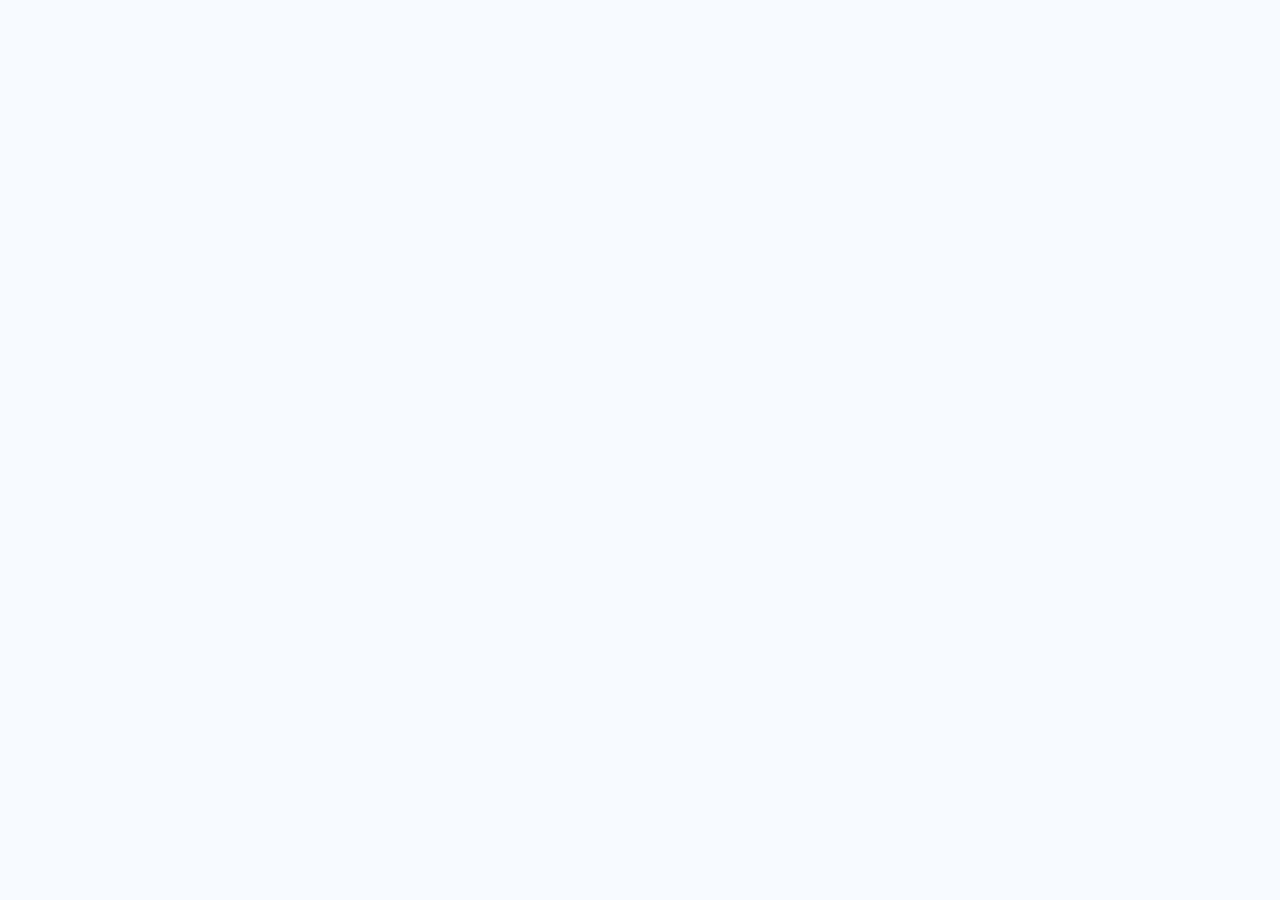
==== index.html @ e2e9a828 "task snapshot 2afb5d62-2b31-4c1f-87a9-5ee9df35367f" ====
<!doctype html>
<html lang="ru">
  <head>
    <meta charset="UTF-8" />
    <meta name="viewport" content="width=device-width, initial-scale=1.0" />
    <meta name="theme-color" content="#1e40af" />

    <!-- Primary Meta Tags -->
    <title>Борисов — древний город на Березине | Беларусь</title>
    <meta name="title" content="Борисов — древний город на Березине | Беларусь" />
    <meta name="description" content="Борисов (бел. Барысаў) — город в Минской области Республики Беларусь. Основан в 1102 году князем Борисом Всеславичем. Население 134 732 чел. Стоит на реке Березина. Административный центр Борисовского района." />
    <meta name="keywords" content="Борисов, Барысаў, Barysaŭ, Беларусь, Белоруссия, Минская область, Березина, БАТЭ, история Беларуси, города Беларуси, достопримечательности Борисова, Борисовский район" />
    <meta name="author" content="Борисов — информационный портал" />
    <meta name="robots" content="index, follow" />
    <link rel="canonical" href="https://borisov.example.com/" />

    <!-- Favicon -->
    <link rel="icon" href="data:image/svg+xml,<svg xmlns=%22http://www.w3.org/2000/svg%22 viewBox=%220 0 100 100%22><text y=%22.9em%22 font-size=%2290%22>🏰</text></svg>" />
    <link rel="apple-touch-icon" href="data:image/svg+xml,<svg xmlns=%22http://www.w3.org/2000/svg%22 viewBox=%220 0 100 100%22><text y=%22.9em%22 font-size=%2290%22>🏰</text></svg>" />

    <!-- Open Graph / Facebook -->
    <meta property="og:type" content="website" />
    <meta property="og:url" content="https://borisov.example.com/" />
    <meta property="og:title" content="Борисов — древний город на Березине" />
    <meta property="og:description" content="Борисов (бел. Барысаў) — один из старейших городов Беларуси. Основан в 1102 году. Население 134 732 человека. Расположен на реке Березина, в 77 км от Минска." />
    <meta property="og:locale" content="ru_RU" />
    <meta property="og:site_name" content="Борисов — город на Березине" />

    <!-- Twitter Card -->
    <meta name="twitter:card" content="summary_large_image" />
    <meta name="twitter:title" content="Борисов — древний город на Березине" />
    <meta name="twitter:description" content="Борисов (бел. Барысаў) — город в Минской области Беларуси. Основан в 1102 году князем Борисом Всеславичем. Население 134 732 чел." />

    <!-- Geo Tags -->
    <meta name="geo.region" content="BY-MI" />
    <meta name="geo.placename" content="Борисов" />
    <meta name="geo.position" content="54.22429;28.51198" />
    <meta name="ICBM" content="54.22429, 28.51198" />

    <!-- Structured Data (JSON-LD) -->
    <script type="application/ld+json">
    {
      "@context": "https://schema.org",
      "@type": "City",
      "name": "Борисов",
      "alternateName": ["Барысаў", "Barysaŭ"],
      "description": "Город в Минской области Республики Беларусь, административный центр Борисовского района. Основан в 1102 году князем Борисом Всеславичем.",
      "foundingDate": "1102",
      "foundingLocation": "Полоцкое княжество",
      "url": "https://borisov.example.com/",
      "image": "https://upload.wikimedia.org/wikipedia/commons/thumb/0/0c/Barysa%C5%AD_Montage_%282017%29.JPG/1280px-Barysa%C5%AD_Montage_%282017%29.JPG",
      "geo": {
        "@type": "GeoCoordinates",
        "latitude": 54.22429,
        "longitude": 28.51198
      },
      "containedInPlace": {
        "@type": "AdministrativeArea",
        "name": "Минская область"
      },
      "country": {
        "@type": "Country",
        "name": "Беларусь"
      },
      "area": {
        "@type": "QuantitativeValue",
        "value": 46,
        "unitCode": "KMK",
        "unitText": "км²"
      },
      "maximumAttendeeCapacity": 134732,
      "elevation": "173 м",
      "timeZone": "UTC+3",
      "postalCode": "222120",
      "telephone": "+375 177",
      "hasMap": "https://www.openstreetmap.org/?mlat=54.22429&mlon=28.51198&zoom=12",
      "containsPlace": [
        {
          "@type": "LandmarksOrHistoricalBuildings",
          "name": "Воскресенский собор",
          "description": "Православный собор 1874 года постройки"
        },
        {
          "@type": "LandmarksOrHistoricalBuildings",
          "name": "Костёл Рождества Девы Марии",
          "description": "Построен в 1806—1823 годах",
          "foundingDate": "1806"
        },
        {
          "@type": "LandmarksOrHistoricalBuildings",
          "name": "Шуховская водонапорная башня",
          "description": "Гиперболоидная башня 1927 года по проекту В.Г. Шухова",
          "foundingDate": "1927"
        },
        {
          "@type": "StadiumOrArena",
          "name": "Борисов-Арена",
          "description": "Футбольный стадион вместимостью 13 126 зрителей"
        }
      ],
      "award": "Орден Отечественной войны I степени",
      "sameAs": [
        "https://ru.wikipedia.org/wiki/Борисов_(город)",
        "https://be.wikipedia.org/wiki/Барысаў",
        "https://en.wikipedia.org/wiki/Barysaw",
        "https://borisov.gov.by/"
      ]
    }
    </script>

    <!-- Preconnect для шрифтов -->
    <link rel="preconnect" href="https://fonts.googleapis.com" />
    <link rel="preconnect" href="https://fonts.gstatic.com" crossorigin />

    <style>
      html, body {
        margin: 0;
        padding: 0;
        width: 100%;
        height: 100%;
      }
      body {
        background-color: #f9fafb;
        color: #111827;
        font-family: -apple-system, BlinkMacSystemFont, 'Segoe UI', Roboto, sans-serif;
      }
    </style>
  </head>
  <body>
    <div id="root"></div>
    <script type="module" src="/src/main.tsx"></script>
  </body>
</html>
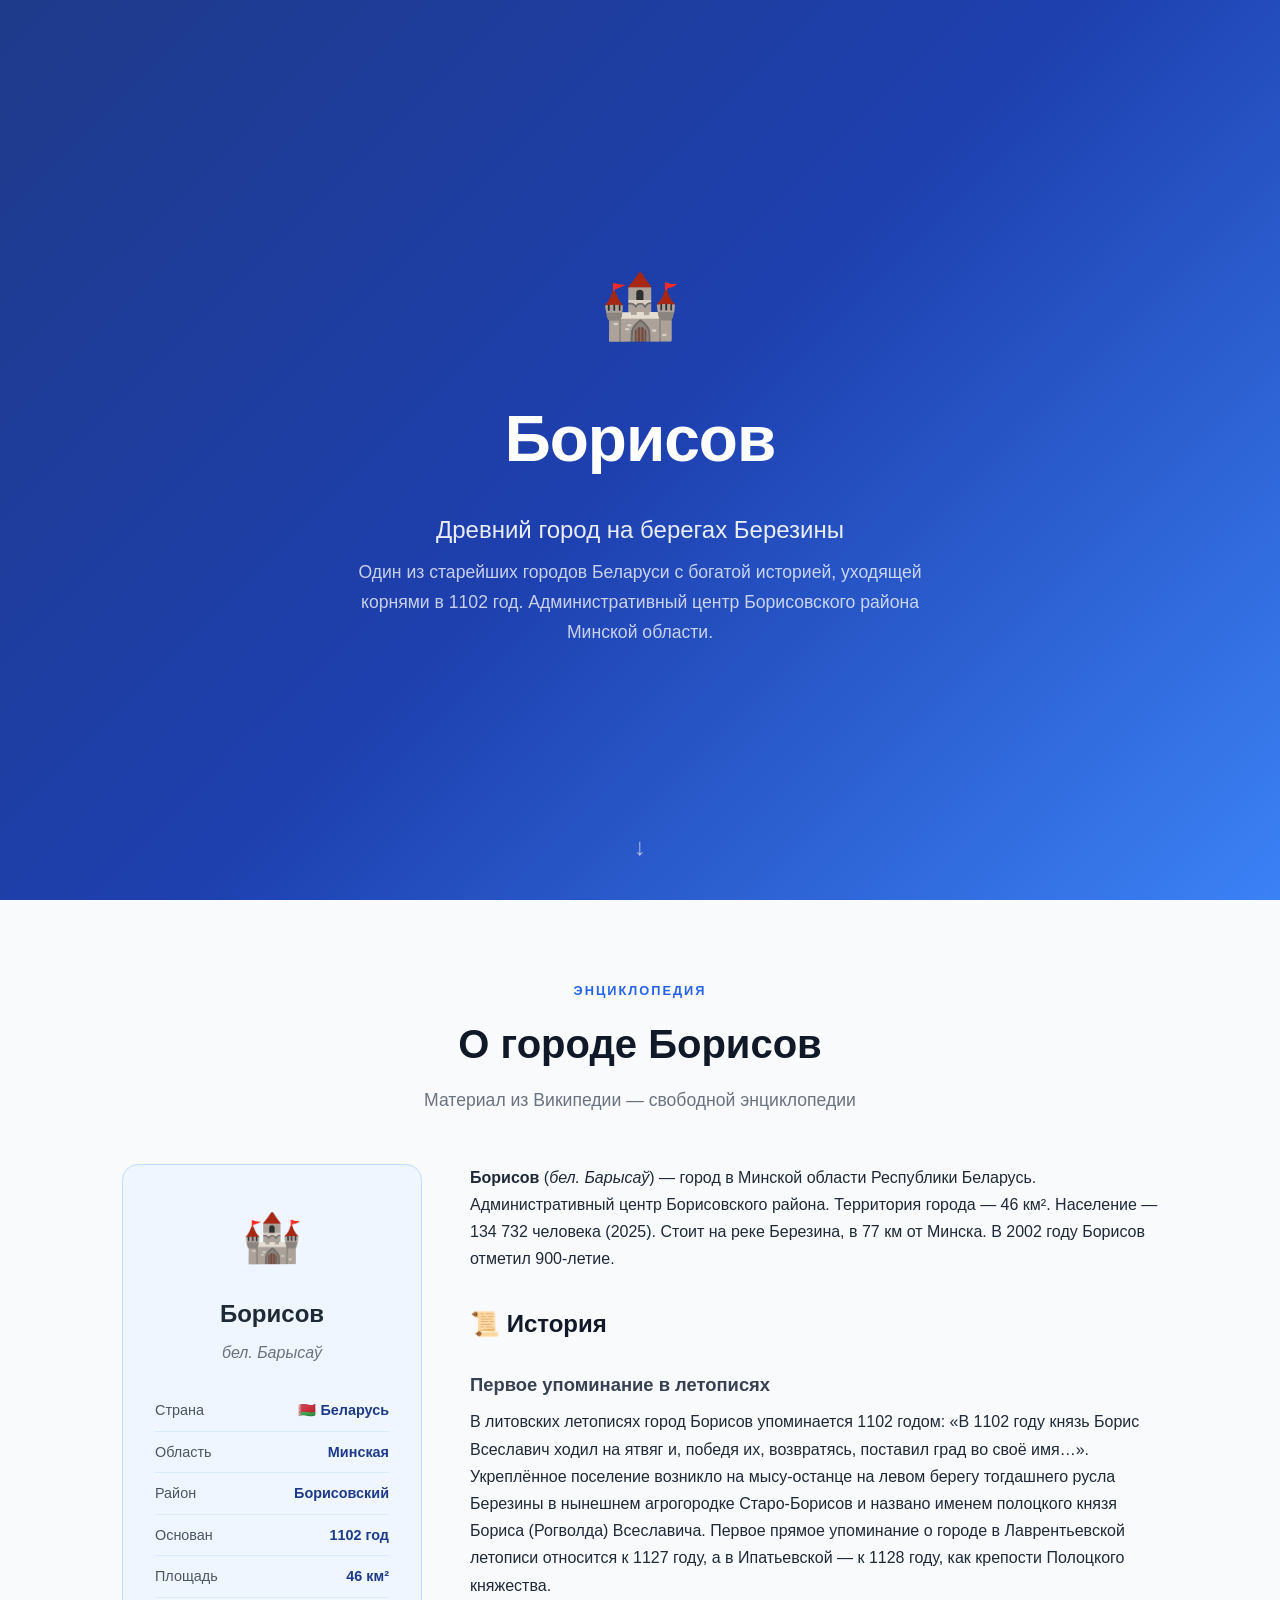
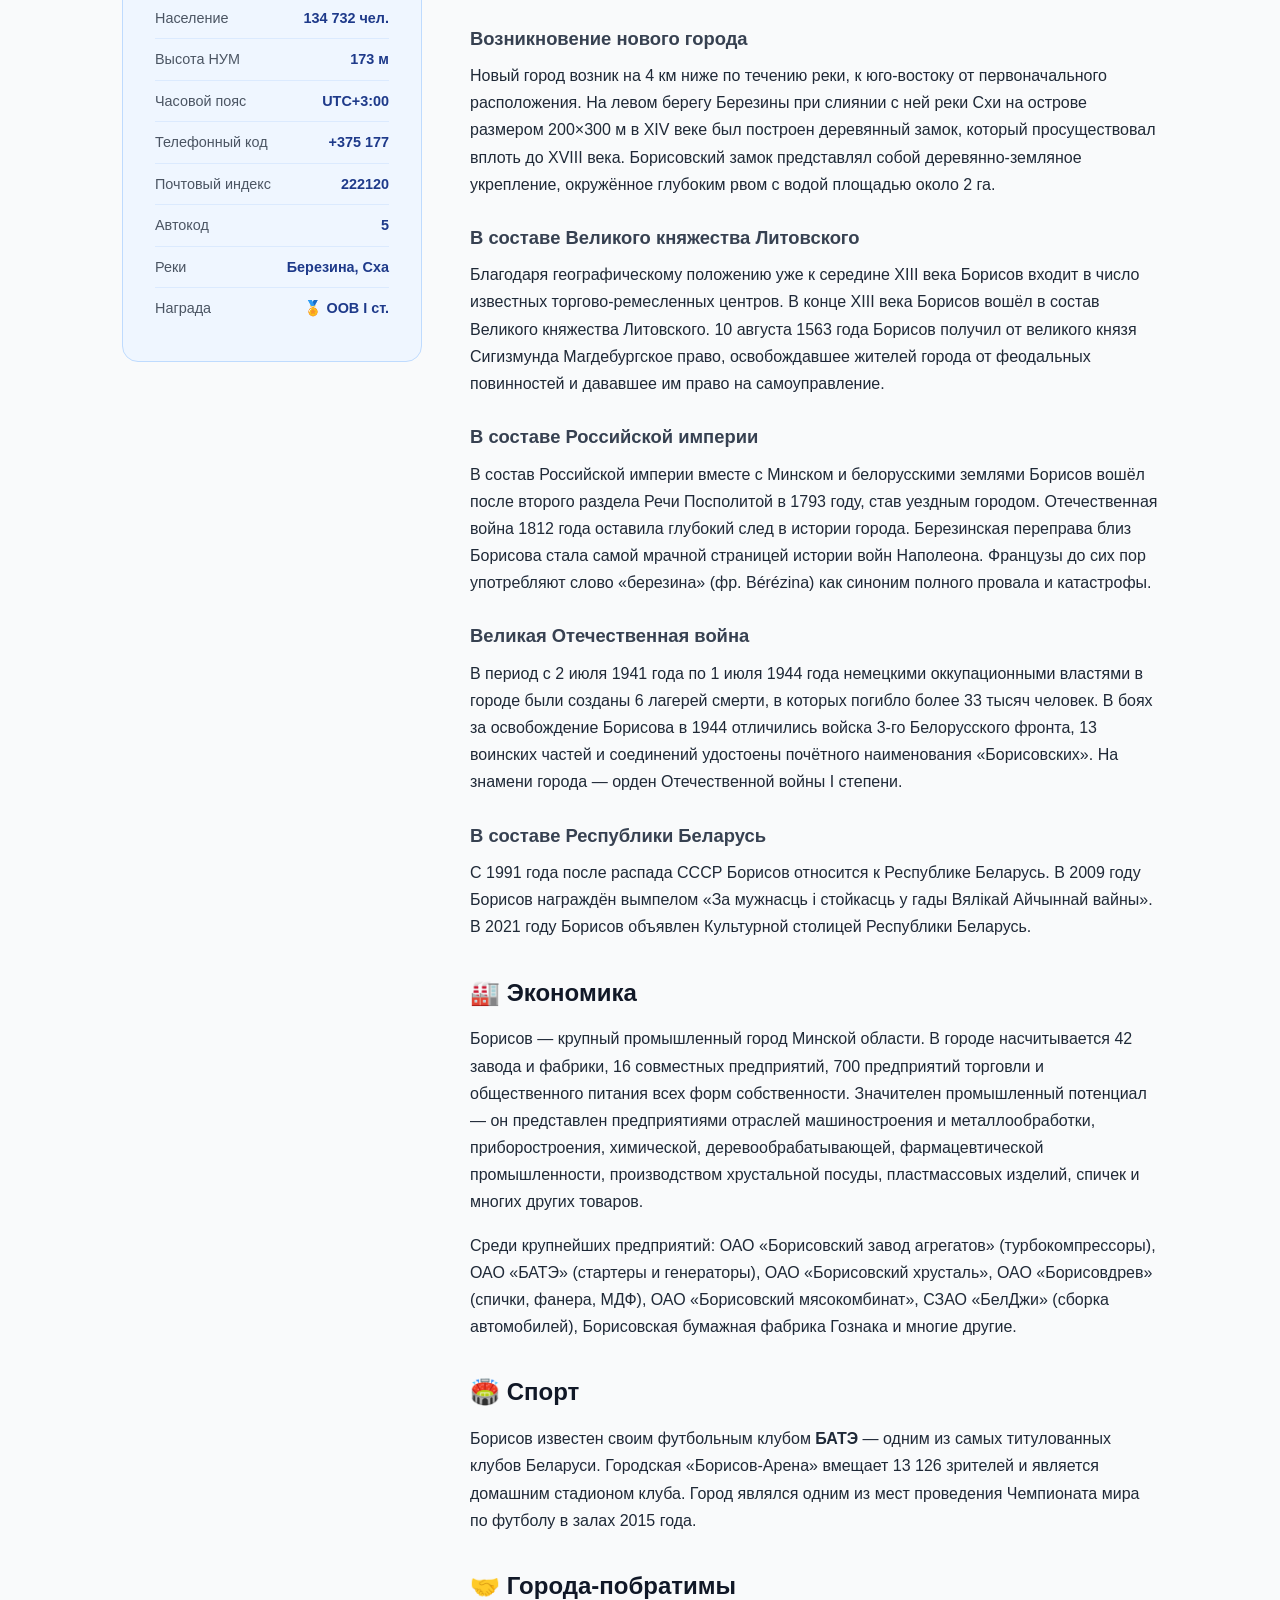
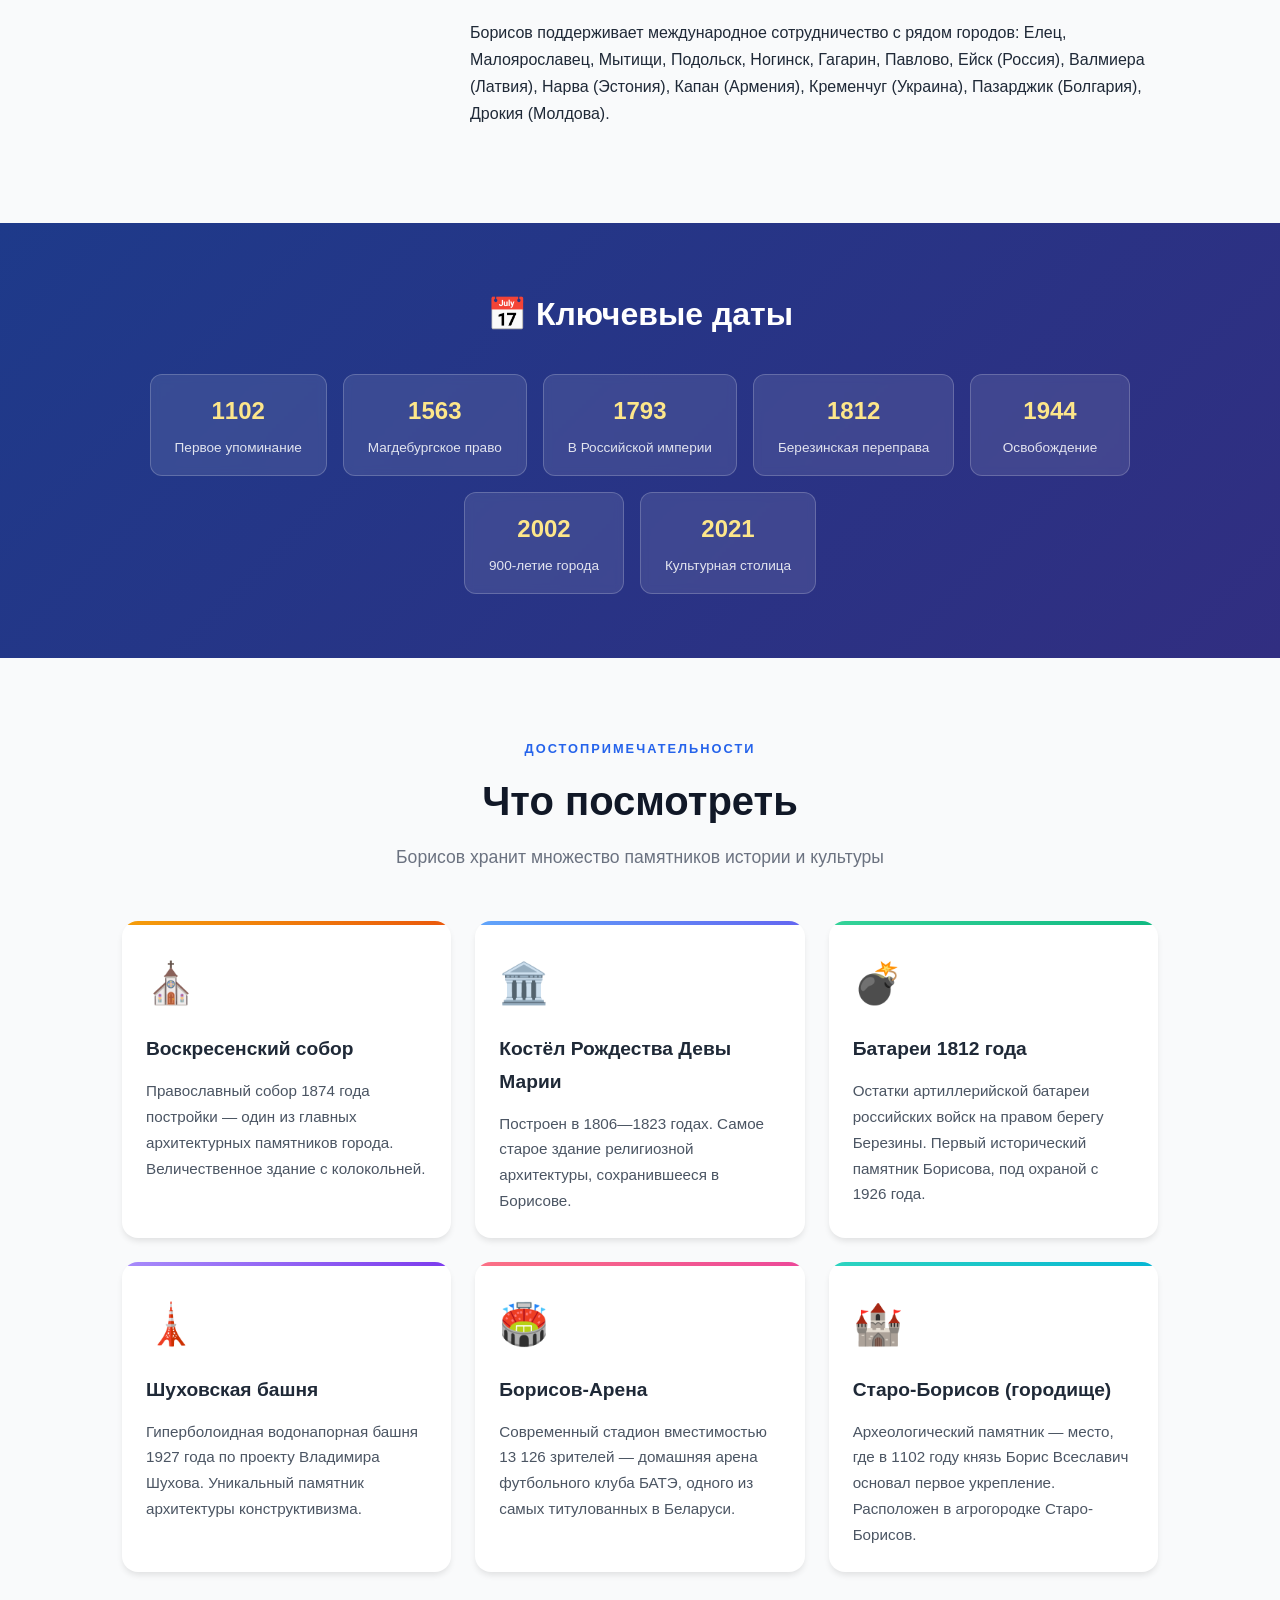
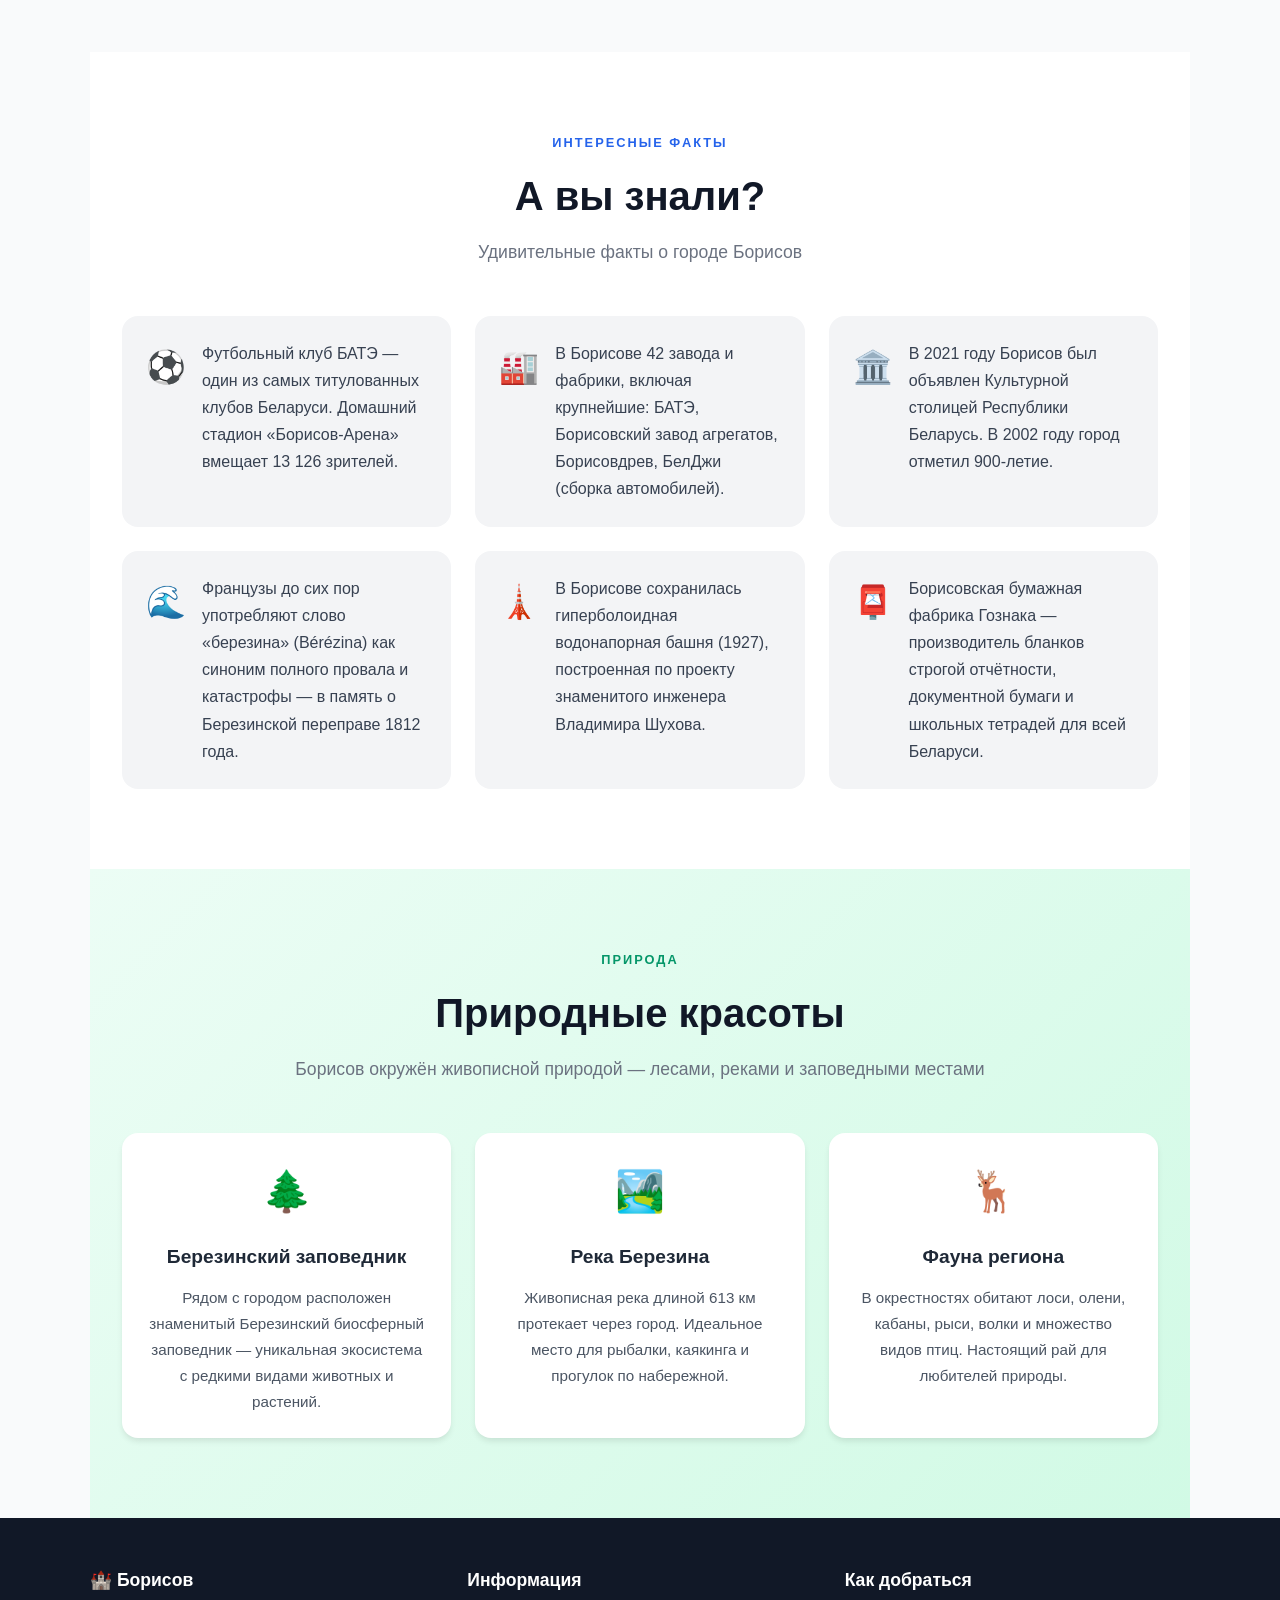
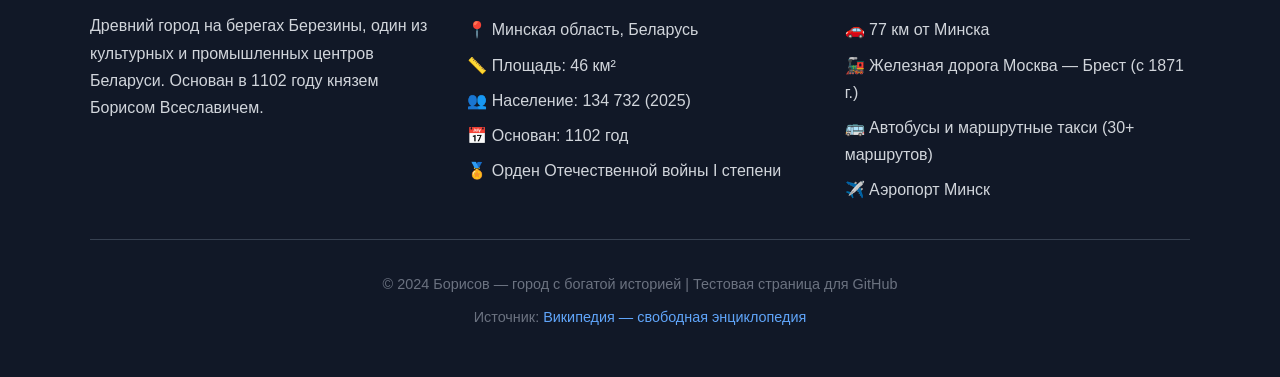
==== commit d2d67de7: "task snapshot 72fb7d63-7129-4587-a8ca-0e3be785c4a5" ====
--- a/index.html
+++ b/index.html
@@ -1,133 +1,494 @@
-<!doctype html>
+<!DOCTYPE html>
 <html lang="ru">
-  <head>
-    <meta charset="UTF-8" />
-    <meta name="viewport" content="width=device-width, initial-scale=1.0" />
-    <meta name="theme-color" content="#1e40af" />
-
-    <!-- Primary Meta Tags -->
-    <title>Борисов — древний город на Березине | Беларусь</title>
-    <meta name="title" content="Борисов — древний город на Березине | Беларусь" />
-    <meta name="description" content="Борисов (бел. Барысаў) — город в Минской области Республики Беларусь. Основан в 1102 году князем Борисом Всеславичем. Население 134 732 чел. Стоит на реке Березина. Административный центр Борисовского района." />
-    <meta name="keywords" content="Борисов, Барысаў, Barysaŭ, Беларусь, Белоруссия, Минская область, Березина, БАТЭ, история Беларуси, города Беларуси, достопримечательности Борисова, Борисовский район" />
-    <meta name="author" content="Борисов — информационный портал" />
-    <meta name="robots" content="index, follow" />
-    <link rel="canonical" href="https://borisov.example.com/" />
-
-    <!-- Favicon -->
-    <link rel="icon" href="data:image/svg+xml,<svg xmlns=%22http://www.w3.org/2000/svg%22 viewBox=%220 0 100 100%22><text y=%22.9em%22 font-size=%2290%22>🏰</text></svg>" />
-    <link rel="apple-touch-icon" href="data:image/svg+xml,<svg xmlns=%22http://www.w3.org/2000/svg%22 viewBox=%220 0 100 100%22><text y=%22.9em%22 font-size=%2290%22>🏰</text></svg>" />
-
-    <!-- Open Graph / Facebook -->
-    <meta property="og:type" content="website" />
-    <meta property="og:url" content="https://borisov.example.com/" />
-    <meta property="og:title" content="Борисов — древний город на Березине" />
-    <meta property="og:description" content="Борисов (бел. Барысаў) — один из старейших городов Беларуси. Основан в 1102 году. Население 134 732 человека. Расположен на реке Березина, в 77 км от Минска." />
-    <meta property="og:locale" content="ru_RU" />
-    <meta property="og:site_name" content="Борисов — город на Березине" />
-
-    <!-- Twitter Card -->
-    <meta name="twitter:card" content="summary_large_image" />
-    <meta name="twitter:title" content="Борисов — древний город на Березине" />
-    <meta name="twitter:description" content="Борисов (бел. Барысаў) — город в Минской области Беларуси. Основан в 1102 году князем Борисом Всеславичем. Население 134 732 чел." />
-
-    <!-- Geo Tags -->
-    <meta name="geo.region" content="BY-MI" />
-    <meta name="geo.placename" content="Борисов" />
-    <meta name="geo.position" content="54.22429;28.51198" />
-    <meta name="ICBM" content="54.22429, 28.51198" />
-
-    <!-- Structured Data (JSON-LD) -->
-    <script type="application/ld+json">
-    {
-      "@context": "https://schema.org",
-      "@type": "City",
-      "name": "Борисов",
-      "alternateName": ["Барысаў", "Barysaŭ"],
-      "description": "Город в Минской области Республики Беларусь, административный центр Борисовского района. Основан в 1102 году князем Борисом Всеславичем.",
-      "foundingDate": "1102",
-      "foundingLocation": "Полоцкое княжество",
-      "url": "https://borisov.example.com/",
-      "image": "https://upload.wikimedia.org/wikipedia/commons/thumb/0/0c/Barysa%C5%AD_Montage_%282017%29.JPG/1280px-Barysa%C5%AD_Montage_%282017%29.JPG",
-      "geo": {
-        "@type": "GeoCoordinates",
-        "latitude": 54.22429,
-        "longitude": 28.51198
-      },
-      "containedInPlace": {
-        "@type": "AdministrativeArea",
-        "name": "Минская область"
-      },
-      "country": {
-        "@type": "Country",
-        "name": "Беларусь"
-      },
-      "area": {
-        "@type": "QuantitativeValue",
-        "value": 46,
-        "unitCode": "KMK",
-        "unitText": "км²"
-      },
-      "maximumAttendeeCapacity": 134732,
-      "elevation": "173 м",
-      "timeZone": "UTC+3",
-      "postalCode": "222120",
-      "telephone": "+375 177",
-      "hasMap": "https://www.openstreetmap.org/?mlat=54.22429&mlon=28.51198&zoom=12",
-      "containsPlace": [
-        {
-          "@type": "LandmarksOrHistoricalBuildings",
-          "name": "Воскресенский собор",
-          "description": "Православный собор 1874 года постройки"
-        },
-        {
-          "@type": "LandmarksOrHistoricalBuildings",
-          "name": "Костёл Рождества Девы Марии",
-          "description": "Построен в 1806—1823 годах",
-          "foundingDate": "1806"
-        },
-        {
-          "@type": "LandmarksOrHistoricalBuildings",
-          "name": "Шуховская водонапорная башня",
-          "description": "Гиперболоидная башня 1927 года по проекту В.Г. Шухова",
-          "foundingDate": "1927"
-        },
-        {
-          "@type": "StadiumOrArena",
-          "name": "Борисов-Арена",
-          "description": "Футбольный стадион вместимостью 13 126 зрителей"
-        }
-      ],
-      "award": "Орден Отечественной войны I степени",
-      "sameAs": [
-        "https://ru.wikipedia.org/wiki/Борисов_(город)",
-        "https://be.wikipedia.org/wiki/Барысаў",
-        "https://en.wikipedia.org/wiki/Barysaw",
-        "https://borisov.gov.by/"
-      ]
-    }
-    </script>
-
-    <!-- Preconnect для шрифтов -->
-    <link rel="preconnect" href="https://fonts.googleapis.com" />
-    <link rel="preconnect" href="https://fonts.gstatic.com" crossorigin />
-
-    <style>
-      html, body {
-        margin: 0;
-        padding: 0;
-        width: 100%;
-        height: 100%;
-      }
-      body {
-        background-color: #f9fafb;
-        color: #111827;
-        font-family: -apple-system, BlinkMacSystemFont, 'Segoe UI', Roboto, sans-serif;
-      }
-    </style>
-  </head>
-  <body>
-    <div id="root"></div>
-    <script type="module" src="/src/main.tsx"></script>
-  </body>
+<head>
+  <meta charset="UTF-8" />
+  <meta name="viewport" content="width=device-width, initial-scale=1.0" />
+  <meta name="description" content="Борисов (бел. Барысаў) — город в Минской области Республики Беларусь. Основан в 1102 году князем Борисом Всеславичем. Население 134 732 чел. Стоит на реке Березина." />
+  <title>Борисов — древний город на Березине</title>
+  <style>
+    * { margin: 0; padding: 0; box-sizing: border-box; }
+    body {
+      font-family: -apple-system, BlinkMacSystemFont, 'Segoe UI', Roboto, 'Helvetica Neue', Arial, sans-serif;
+      line-height: 1.7;
+      color: #1f2937;
+      background: #f9fafb;
+    }
+    a { color: #2563eb; text-decoration: none; }
+    a:hover { text-decoration: underline; }
+
+    /* Hero */
+    .hero {
+      position: relative;
+      min-height: 100vh;
+      display: flex;
+      align-items: center;
+      justify-content: center;
+      text-align: center;
+      background: linear-gradient(135deg, #1e3a8a 0%, #1e40af 50%, #3b82f6 100%);
+      color: #fff;
+      padding: 2rem;
+    }
+    .hero-content { max-width: 800px; }
+    .hero h1 { font-size: 4rem; font-weight: 800; margin-bottom: 1rem; letter-spacing: -1px; }
+    .hero .subtitle { font-size: 1.5rem; opacity: 0.9; margin-bottom: 0.5rem; }
+    .hero .description { font-size: 1.1rem; opacity: 0.75; max-width: 600px; margin: 0 auto; }
+    .hero .emoji { font-size: 4rem; margin-bottom: 1.5rem; }
+    .hero .scroll-hint {
+      position: absolute;
+      bottom: 2rem;
+      left: 50%;
+      transform: translateX(-50%);
+      animation: bounce 2s infinite;
+      opacity: 0.6;
+      font-size: 1.5rem;
+    }
+    @keyframes bounce {
+      0%, 100% { transform: translateX(-50%) translateY(0); }
+      50% { transform: translateX(-50%) translateY(-10px); }
+    }
+
+    /* Sections */
+    .section { padding: 5rem 2rem; max-width: 1100px; margin: 0 auto; }
+    .section-title {
+      font-size: 2.5rem;
+      font-weight: 800;
+      text-align: center;
+      margin-bottom: 0.5rem;
+      color: #111827;
+    }
+    .section-subtitle {
+      text-align: center;
+      color: #6b7280;
+      font-size: 1.1rem;
+      margin-bottom: 3rem;
+    }
+    .section-label {
+      text-align: center;
+      text-transform: uppercase;
+      font-size: 0.8rem;
+      font-weight: 700;
+      letter-spacing: 2px;
+      color: #2563eb;
+      margin-bottom: 0.5rem;
+    }
+
+    /* Info Card */
+    .info-wrapper {
+      display: flex;
+      gap: 3rem;
+      align-items: flex-start;
+      flex-wrap: wrap;
+    }
+    .info-card {
+      flex: 0 0 300px;
+      background: #eff6ff;
+      border: 1px solid #bfdbfe;
+      border-radius: 1rem;
+      padding: 2rem;
+    }
+    .info-card h3 { text-align: center; font-size: 1.5rem; margin-bottom: 0.25rem; }
+    .info-card .alt-name { text-align: center; color: #6b7280; font-style: italic; margin-bottom: 1.5rem; }
+    .info-card .emoji-big { text-align: center; font-size: 3rem; margin-bottom: 1rem; }
+    .info-row {
+      display: flex;
+      justify-content: space-between;
+      padding: 0.5rem 0;
+      border-bottom: 1px solid #dbeafe;
+      font-size: 0.9rem;
+    }
+    .info-row:last-child { border-bottom: none; }
+    .info-row .label { color: #4b5563; }
+    .info-row .value { font-weight: 600; color: #1e3a8a; }
+    .info-text { flex: 1; min-width: 300px; }
+    .info-text p { margin-bottom: 1rem; }
+
+    /* Subheadings */
+    h3.sub {
+      font-size: 1.5rem;
+      font-weight: 700;
+      margin-top: 2rem;
+      margin-bottom: 0.75rem;
+      color: #111827;
+    }
+    h4.sub {
+      font-size: 1.15rem;
+      font-weight: 600;
+      margin-top: 1.5rem;
+      margin-bottom: 0.5rem;
+      color: #374151;
+    }
+
+    /* Timeline */
+    .timeline-section {
+      background: linear-gradient(135deg, #1e3a8a, #312e81);
+      padding: 4rem 2rem;
+      color: #fff;
+    }
+    .timeline-section h2 { text-align: center; font-size: 2rem; margin-bottom: 2rem; }
+    .timeline {
+      display: flex;
+      flex-wrap: wrap;
+      justify-content: center;
+      gap: 1rem;
+      max-width: 1100px;
+      margin: 0 auto;
+    }
+    .timeline-item {
+      background: rgba(255,255,255,0.1);
+      border: 1px solid rgba(255,255,255,0.2);
+      border-radius: 0.75rem;
+      padding: 1rem 1.5rem;
+      text-align: center;
+      min-width: 160px;
+      backdrop-filter: blur(4px);
+    }
+    .timeline-item .year { font-size: 1.5rem; font-weight: 700; color: #fde68a; }
+    .timeline-item .event { font-size: 0.85rem; opacity: 0.85; margin-top: 0.25rem; }
+
+    /* Cards Grid */
+    .cards-grid {
+      display: grid;
+      grid-template-columns: repeat(auto-fit, minmax(300px, 1fr));
+      gap: 1.5rem;
+    }
+    .card {
+      background: #fff;
+      border-radius: 1rem;
+      overflow: hidden;
+      box-shadow: 0 4px 6px -1px rgba(0,0,0,0.1);
+      transition: transform 0.3s, box-shadow 0.3s;
+    }
+    .card:hover { transform: translateY(-4px); box-shadow: 0 20px 25px -5px rgba(0,0,0,0.1); }
+    .card-bar { height: 4px; }
+    .card-body { padding: 1.5rem; }
+    .card-body .icon { font-size: 2.5rem; margin-bottom: 1rem; }
+    .card-body h3 { font-size: 1.2rem; font-weight: 600; margin-bottom: 0.75rem; }
+    .card-body p { color: #4b5563; font-size: 0.95rem; }
+
+    /* Facts */
+    .facts-grid {
+      display: grid;
+      grid-template-columns: repeat(auto-fit, minmax(300px, 1fr));
+      gap: 1.5rem;
+    }
+    .fact-item {
+      display: flex;
+      gap: 1rem;
+      background: #f3f4f6;
+      border-radius: 1rem;
+      padding: 1.5rem;
+      transition: background 0.3s;
+    }
+    .fact-item:hover { background: #eff6ff; }
+    .fact-item .icon { font-size: 2rem; flex-shrink: 0; }
+    .fact-item p { color: #374151; }
+
+    /* Landmarks list */
+    .landmarks-list { list-style: none; margin-top: 1rem; }
+    .landmarks-list li {
+      padding: 0.5rem 0;
+      border-bottom: 1px solid #e5e7eb;
+      display: flex;
+      align-items: flex-start;
+      gap: 0.5rem;
+    }
+    .landmarks-list li::before { content: "•"; color: #2563eb; font-weight: bold; }
+
+    /* Nature */
+    .nature-section { background: linear-gradient(135deg, #ecfdf5, #d1fae5); }
+
+    /* Footer */
+    footer {
+      background: #111827;
+      color: #d1d5db;
+      padding: 3rem 2rem;
+    }
+    .footer-grid {
+      display: grid;
+      grid-template-columns: repeat(auto-fit, minmax(250px, 1fr));
+      gap: 2rem;
+      max-width: 1100px;
+      margin: 0 auto;
+    }
+    .footer-grid h4 { color: #fff; font-size: 1.1rem; margin-bottom: 1rem; }
+    .footer-grid ul { list-style: none; }
+    .footer-grid li { padding: 0.25rem 0; }
+    .footer-bottom {
+      text-align: center;
+      border-top: 1px solid #374151;
+      margin-top: 2rem;
+      padding-top: 2rem;
+      color: #6b7280;
+      font-size: 0.9rem;
+      max-width: 1100px;
+      margin-left: auto;
+      margin-right: auto;
+    }
+
+    /* Responsive */
+    @media (max-width: 768px) {
+      .hero h1 { font-size: 2.5rem; }
+      .hero .subtitle { font-size: 1.2rem; }
+      .section-title { font-size: 1.8rem; }
+      .info-wrapper { flex-direction: column; }
+      .info-card { flex: 1 1 100%; }
+    }
+  </style>
+</head>
+<body>
+
+  <!-- HERO -->
+  <section class="hero">
+    <div class="hero-content">
+      <div class="emoji">🏰</div>
+      <h1>Борисов</h1>
+      <p class="subtitle">Древний город на берегах Березины</p>
+      <p class="description">
+        Один из старейших городов Беларуси с богатой историей, уходящей корнями в 1102 год.
+        Административный центр Борисовского района Минской области.
+      </p>
+    </div>
+    <div class="scroll-hint">↓</div>
+  </section>
+
+  <!-- О ГОРОДЕ -->
+  <section class="section">
+    <p class="section-label">Энциклопедия</p>
+    <h2 class="section-title">О городе Борисов</h2>
+    <p class="section-subtitle">Материал из Википедии — свободной энциклопедии</p>
+
+    <div class="info-wrapper">
+      <div class="info-card">
+        <div class="emoji-big">🏰</div>
+        <h3>Борисов</h3>
+        <p class="alt-name">бел. Барысаў</p>
+        <div class="info-row"><span class="label">Страна</span><span class="value">🇧🇾 Беларусь</span></div>
+        <div class="info-row"><span class="label">Область</span><span class="value">Минская</span></div>
+        <div class="info-row"><span class="label">Район</span><span class="value">Борисовский</span></div>
+        <div class="info-row"><span class="label">Основан</span><span class="value">1102 год</span></div>
+        <div class="info-row"><span class="label">Площадь</span><span class="value">46 км²</span></div>
+        <div class="info-row"><span class="label">Население</span><span class="value">134 732 чел.</span></div>
+        <div class="info-row"><span class="label">Высота НУМ</span><span class="value">173 м</span></div>
+        <div class="info-row"><span class="label">Часовой пояс</span><span class="value">UTC+3:00</span></div>
+        <div class="info-row"><span class="label">Телефонный код</span><span class="value">+375 177</span></div>
+        <div class="info-row"><span class="label">Почтовый индекс</span><span class="value">222120</span></div>
+        <div class="info-row"><span class="label">Автокод</span><span class="value">5</span></div>
+        <div class="info-row"><span class="label">Реки</span><span class="value">Березина, Сха</span></div>
+        <div class="info-row"><span class="label">Награда</span><span class="value">🏅 ООВ I ст.</span></div>
+      </div>
+
+      <div class="info-text">
+        <p><strong>Борисов</strong> (<em>бел. Барысаў</em>) — город в Минской области Республики Беларусь.
+        Административный центр Борисовского района. Территория города — 46 км².
+        Население — 134 732 человека (2025). Стоит на реке Березина, в 77 км от Минска.
+        В 2002 году Борисов отметил 900-летие.</p>
+
+        <h3 class="sub">📜 История</h3>
+
+        <h4 class="sub">Первое упоминание в летописях</h4>
+        <p>В литовских летописях город Борисов упоминается 1102 годом: «В 1102 году князь Борис Всеславич ходил на ятвяг и, победя их, возвратясь, поставил град во своё имя…». Укреплённое поселение возникло на мысу-останце на левом берегу тогдашнего русла Березины в нынешнем агрогородке Старо-Борисов и названо именем полоцкого князя Бориса (Рогволда) Всеславича. Первое прямое упоминание о городе в Лаврентьевской летописи относится к 1127 году, а в Ипатьевской — к 1128 году, как крепости Полоцкого княжества.</p>
+
+        <h4 class="sub">Возникновение нового города</h4>
+        <p>Новый город возник на 4 км ниже по течению реки, к юго-востоку от первоначального расположения. На левом берегу Березины при слиянии с ней реки Схи на острове размером 200×300 м в XIV веке был построен деревянный замок, который просуществовал вплоть до XVIII века. Борисовский замок представлял собой деревянно-земляное укрепление, окружённое глубоким рвом с водой площадью около 2 га.</p>
+
+        <h4 class="sub">В составе Великого княжества Литовского</h4>
+        <p>Благодаря географическому положению уже к середине XIII века Борисов входит в число известных торгово-ремесленных центров. В конце XIII века Борисов вошёл в состав Великого княжества Литовского. 10 августа 1563 года Борисов получил от великого князя Сигизмунда Магдебургское право, освобождавшее жителей города от феодальных повинностей и дававшее им право на самоуправление.</p>
+
+        <h4 class="sub">В составе Российской империи</h4>
+        <p>В состав Российской империи вместе с Минском и белорусскими землями Борисов вошёл после второго раздела Речи Посполитой в 1793 году, став уездным городом. Отечественная война 1812 года оставила глубокий след в истории города. Березинская переправа близ Борисова стала самой мрачной страницей истории войн Наполеона. Французы до сих пор употребляют слово «березина» (фр. Bérézina) как синоним полного провала и катастрофы.</p>
+
+        <h4 class="sub">Великая Отечественная война</h4>
+        <p>В период с 2 июля 1941 года по 1 июля 1944 года немецкими оккупационными властями в городе были созданы 6 лагерей смерти, в которых погибло более 33 тысяч человек. В боях за освобождение Борисова в 1944 отличились войска 3-го Белорусского фронта, 13 воинских частей и соединений удостоены почётного наименования «Борисовских». На знамени города — орден Отечественной войны I степени.</p>
+
+        <h4 class="sub">В составе Республики Беларусь</h4>
+        <p>С 1991 года после распада СССР Борисов относится к Республике Беларусь. В 2009 году Борисов награждён вымпелом «За мужнасць і стойкасць у гады Вялікай Айчыннай вайны». В 2021 году Борисов объявлен Культурной столицей Республики Беларусь.</p>
+
+        <h3 class="sub">🏭 Экономика</h3>
+        <p>Борисов — крупный промышленный город Минской области. В городе насчитывается 42 завода и фабрики, 16 совместных предприятий, 700 предприятий торговли и общественного питания всех форм собственности. Значителен промышленный потенциал — он представлен предприятиями отраслей машиностроения и металлообработки, приборостроения, химической, деревообрабатывающей, фармацевтической промышленности, производством хрустальной посуды, пластмассовых изделий, спичек и многих других товаров.</p>
+        <p>Среди крупнейших предприятий: ОАО «Борисовский завод агрегатов» (турбокомпрессоры), ОАО «БАТЭ» (стартеры и генераторы), ОАО «Борисовский хрусталь», ОАО «Борисовдрев» (спички, фанера, МДФ), ОАО «Борисовский мясокомбинат», СЗАО «БелДжи» (сборка автомобилей), Борисовская бумажная фабрика Гознака и многие другие.</p>
+
+        <h3 class="sub">🏟️ Спорт</h3>
+        <p>Борисов известен своим футбольным клубом <strong>БАТЭ</strong> — одним из самых титулованных клубов Беларуси. Городская «Борисов-Арена» вмещает 13 126 зрителей и является домашним стадионом клуба. Город являлся одним из мест проведения Чемпионата мира по футболу в залах 2015 года.</p>
+
+        <h3 class="sub">🤝 Города-побратимы</h3>
+        <p>Борисов поддерживает международное сотрудничество с рядом городов: Елец, Малоярославец, Мытищи, Подольск, Ногинск, Гагарин, Павлово, Ейск (Россия), Валмиера (Латвия), Нарва (Эстония), Капан (Армения), Кременчуг (Украина), Пазарджик (Болгария), Дрокия (Молдова).</p>
+      </div>
+    </div>
+  </section>
+
+  <!-- TIMELINE -->
+  <section class="timeline-section">
+    <h2>📅 Ключевые даты</h2>
+    <div class="timeline">
+      <div class="timeline-item"><div class="year">1102</div><div class="event">Первое упоминание</div></div>
+      <div class="timeline-item"><div class="year">1563</div><div class="event">Магдебургское право</div></div>
+      <div class="timeline-item"><div class="year">1793</div><div class="event">В Российской империи</div></div>
+      <div class="timeline-item"><div class="year">1812</div><div class="event">Березинская переправа</div></div>
+      <div class="timeline-item"><div class="year">1944</div><div class="event">Освобождение</div></div>
+      <div class="timeline-item"><div class="year">2002</div><div class="event">900-летие города</div></div>
+      <div class="timeline-item"><div class="year">2021</div><div class="event">Культурная столица</div></div>
+    </div>
+  </section>
+
+  <!-- ДОСТОПРИМЕЧАТЕЛЬНОСТИ -->
+  <section class="section">
+    <p class="section-label">Достопримечательности</p>
+    <h2 class="section-title">Что посмотреть</h2>
+    <p class="section-subtitle">Борисов хранит множество памятников истории и культуры</p>
+
+    <div class="cards-grid">
+      <div class="card">
+        <div class="card-bar" style="background: linear-gradient(90deg, #f59e0b, #ea580c);"></div>
+        <div class="card-body">
+          <div class="icon">⛪</div>
+          <h3>Воскресенский собор</h3>
+          <p>Православный собор 1874 года постройки — один из главных архитектурных памятников города. Величественное здание с колокольней.</p>
+        </div>
+      </div>
+      <div class="card">
+        <div class="card-bar" style="background: linear-gradient(90deg, #60a5fa, #6366f1);"></div>
+        <div class="card-body">
+          <div class="icon">🏛️</div>
+          <h3>Костёл Рождества Девы Марии</h3>
+          <p>Построен в 1806—1823 годах. Самое старое здание религиозной архитектуры, сохранившееся в Борисове.</p>
+        </div>
+      </div>
+      <div class="card">
+        <div class="card-bar" style="background: linear-gradient(90deg, #34d399, #10b981);"></div>
+        <div class="card-body">
+          <div class="icon">💣</div>
+          <h3>Батареи 1812 года</h3>
+          <p>Остатки артиллерийской батареи российских войск на правом берегу Березины. Первый исторический памятник Борисова, под охраной с 1926 года.</p>
+        </div>
+      </div>
+      <div class="card">
+        <div class="card-bar" style="background: linear-gradient(90deg, #a78bfa, #7c3aed);"></div>
+        <div class="card-body">
+          <div class="icon">🗼</div>
+          <h3>Шуховская башня</h3>
+          <p>Гиперболоидная водонапорная башня 1927 года по проекту Владимира Шухова. Уникальный памятник архитектуры конструктивизма.</p>
+        </div>
+      </div>
+      <div class="card">
+        <div class="card-bar" style="background: linear-gradient(90deg, #fb7185, #ec4899);"></div>
+        <div class="card-body">
+          <div class="icon">🏟️</div>
+          <h3>Борисов-Арена</h3>
+          <p>Современный стадион вместимостью 13 126 зрителей — домашняя арена футбольного клуба БАТЭ, одного из самых титулованных в Беларуси.</p>
+        </div>
+      </div>
+      <div class="card">
+        <div class="card-bar" style="background: linear-gradient(90deg, #2dd4bf, #06b6d4);"></div>
+        <div class="card-body">
+          <div class="icon">🏰</div>
+          <h3>Старо-Борисов (городище)</h3>
+          <p>Археологический памятник — место, где в 1102 году князь Борис Всеславич основал первое укрепление. Расположен в агрогородке Старо-Борисов.</p>
+        </div>
+      </div>
+    </div>
+  </section>
+
+  <!-- ИНТЕРЕСНЫЕ ФАКТЫ -->
+  <section class="section" style="background: #fff;">
+    <p class="section-label">Интересные факты</p>
+    <h2 class="section-title">А вы знали?</h2>
+    <p class="section-subtitle">Удивительные факты о городе Борисов</p>
+
+    <div class="facts-grid">
+      <div class="fact-item">
+        <div class="icon">⚽</div>
+        <p>Футбольный клуб БАТЭ — один из самых титулованных клубов Беларуси. Домашний стадион «Борисов-Арена» вмещает 13 126 зрителей.</p>
+      </div>
+      <div class="fact-item">
+        <div class="icon">🏭</div>
+        <p>В Борисове 42 завода и фабрики, включая крупнейшие: БАТЭ, Борисовский завод агрегатов, Борисовдрев, БелДжи (сборка автомобилей).</p>
+      </div>
+      <div class="fact-item">
+        <div class="icon">🏛️</div>
+        <p>В 2021 году Борисов был объявлен Культурной столицей Республики Беларусь. В 2002 году город отметил 900-летие.</p>
+      </div>
+      <div class="fact-item">
+        <div class="icon">🌊</div>
+        <p>Французы до сих пор употребляют слово «березина» (Bérézina) как синоним полного провала и катастрофы — в память о Березинской переправе 1812 года.</p>
+      </div>
+      <div class="fact-item">
+        <div class="icon">🗼</div>
+        <p>В Борисове сохранилась гиперболоидная водонапорная башня (1927), построенная по проекту знаменитого инженера Владимира Шухова.</p>
+      </div>
+      <div class="fact-item">
+        <div class="icon">📮</div>
+        <p>Борисовская бумажная фабрика Гознака — производитель бланков строгой отчётности, документной бумаги и школьных тетрадей для всей Беларуси.</p>
+      </div>
+    </div>
+  </section>
+
+  <!-- ПРИРОДА -->
+  <section class="section nature-section">
+    <p class="section-label" style="color: #059669;">Природа</p>
+    <h2 class="section-title">Природные красоты</h2>
+    <p class="section-subtitle">Борисов окружён живописной природой — лесами, реками и заповедными местами</p>
+
+    <div class="cards-grid">
+      <div class="card">
+        <div class="card-body" style="text-align: center;">
+          <div class="icon">🌲</div>
+          <h3>Березинский заповедник</h3>
+          <p>Рядом с городом расположен знаменитый Березинский биосферный заповедник — уникальная экосистема с редкими видами животных и растений.</p>
+        </div>
+      </div>
+      <div class="card">
+        <div class="card-body" style="text-align: center;">
+          <div class="icon">🏞️</div>
+          <h3>Река Березина</h3>
+          <p>Живописная река длиной 613 км протекает через город. Идеальное место для рыбалки, каякинга и прогулок по набережной.</p>
+        </div>
+      </div>
+      <div class="card">
+        <div class="card-body" style="text-align: center;">
+          <div class="icon">🦌</div>
+          <h3>Фауна региона</h3>
+          <p>В окрестностях обитают лоси, олени, кабаны, рыси, волки и множество видов птиц. Настоящий рай для любителей природы.</p>
+        </div>
+      </div>
+    </div>
+  </section>
+
+  <!-- FOOTER -->
+  <footer>
+    <div class="footer-grid">
+      <div>
+        <h4>🏰 Борисов</h4>
+        <p>Древний город на берегах Березины, один из культурных и промышленных центров Беларуси. Основан в 1102 году князем Борисом Всеславичем.</p>
+      </div>
+      <div>
+        <h4>Информация</h4>
+        <ul>
+          <li>📍 Минская область, Беларусь</li>
+          <li>📏 Площадь: 46 км²</li>
+          <li>👥 Население: 134 732 (2025)</li>
+          <li>📅 Основан: 1102 год</li>
+          <li>🏅 Орден Отечественной войны I степени</li>
+        </ul>
+      </div>
+      <div>
+        <h4>Как добраться</h4>
+        <ul>
+          <li>🚗 77 км от Минска</li>
+          <li>🚂 Железная дорога Москва — Брест (с 1871 г.)</li>
+          <li>🚌 Автобусы и маршрутные такси (30+ маршрутов)</li>
+          <li>✈️ Аэропорт Минск</li>
+        </ul>
+      </div>
+    </div>
+    <div class="footer-bottom">
+      <p>© 2024 Борисов — город с богатой историей | Тестовая страница для GitHub</p>
+      <p style="margin-top: 0.5rem;">
+        Источник: <a href="https://ru.wikipedia.org/wiki/Борисов_(город)" target="_blank" rel="noopener noreferrer" style="color: #60a5fa;">Википедия — свободная энциклопедия</a>
+      </p>
+    </div>
+  </footer>
+
+  <div id="root" style="display:none;"></div>
+  <script type="module" src="/src/main.tsx"></script>
+</body>
 </html>
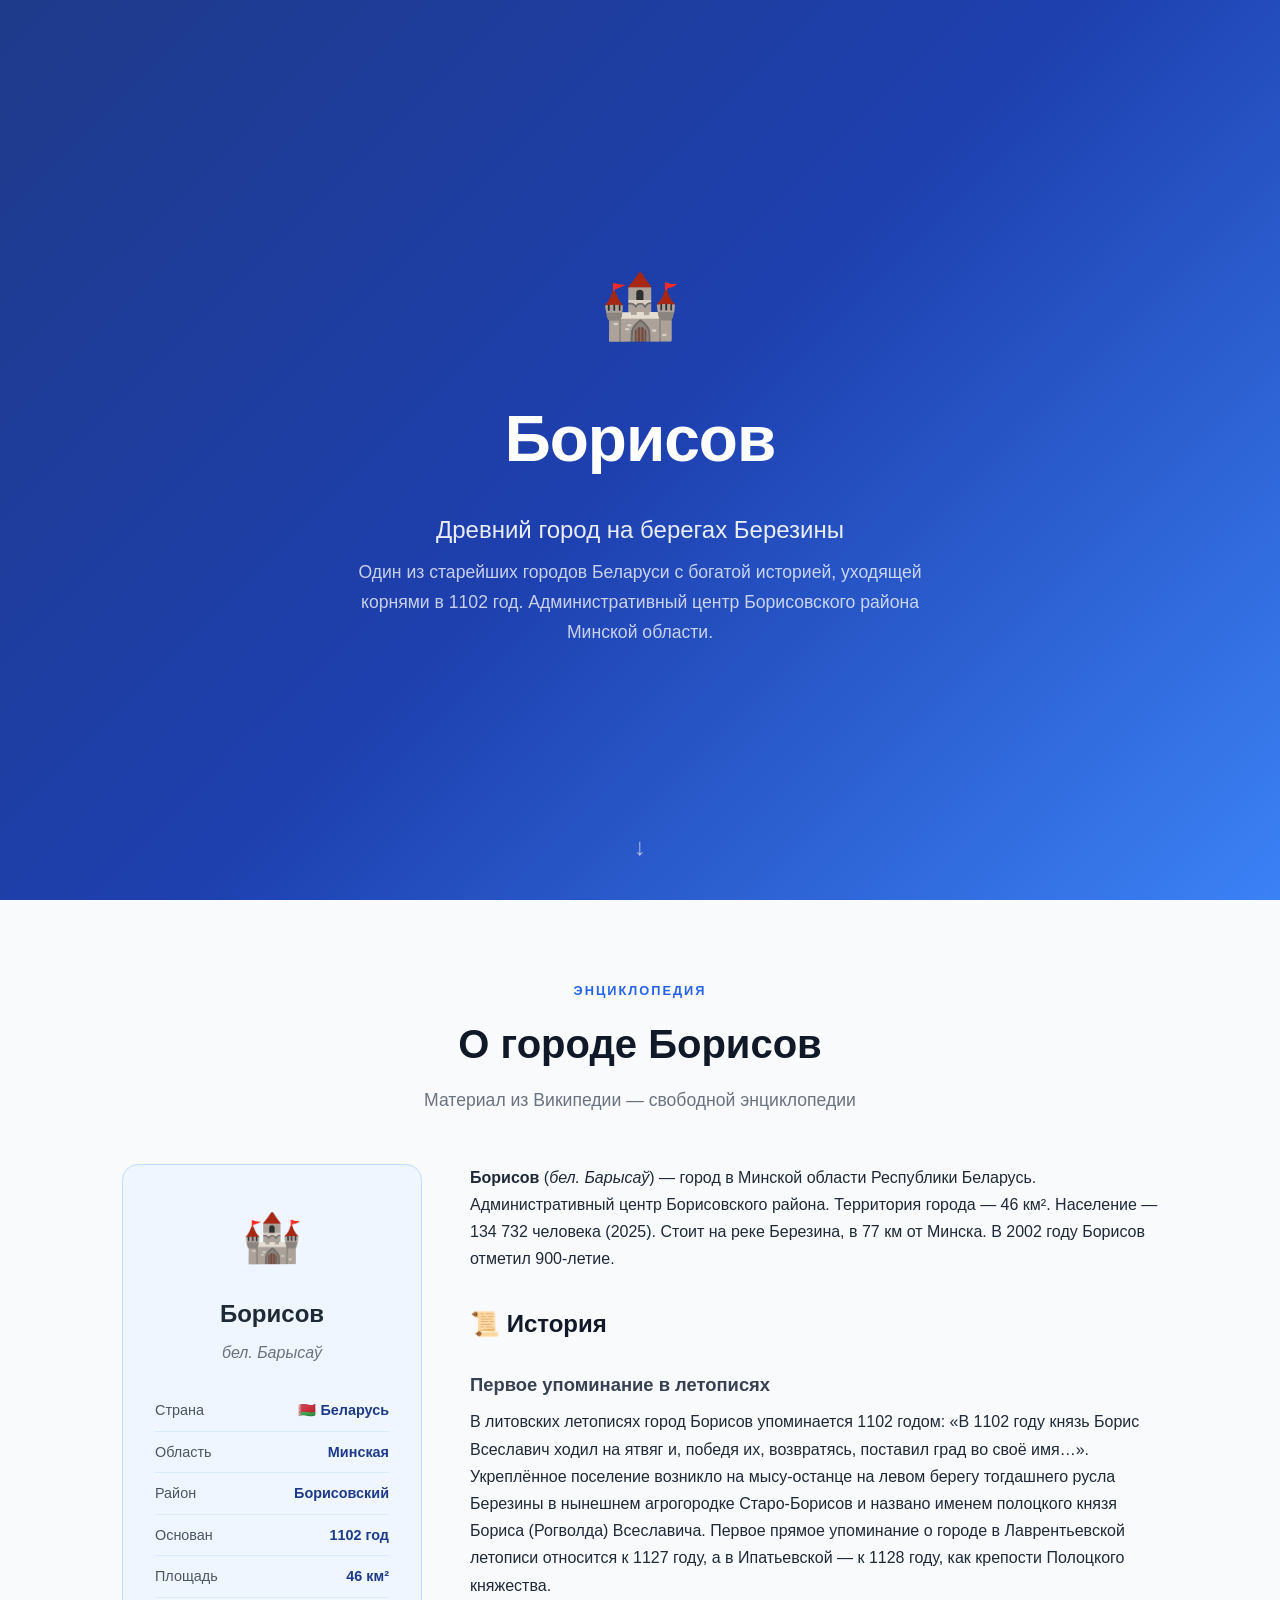
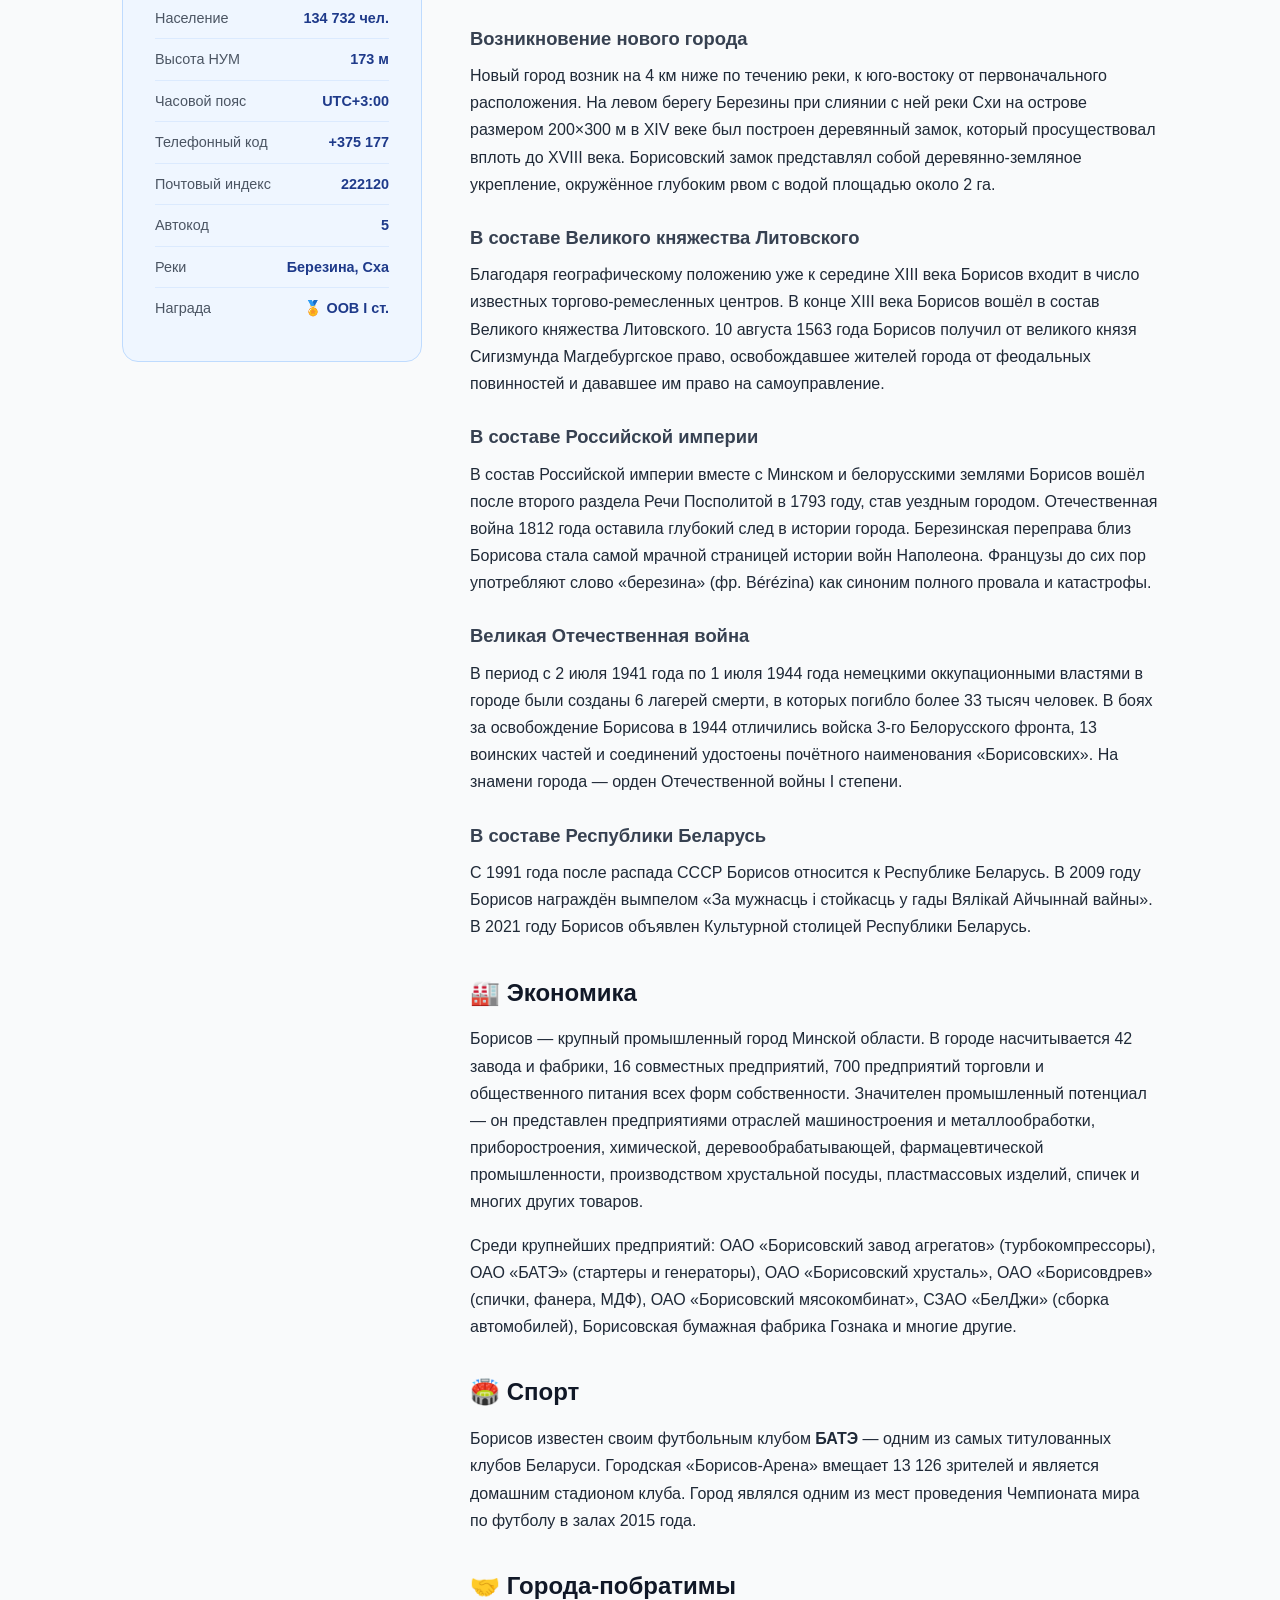
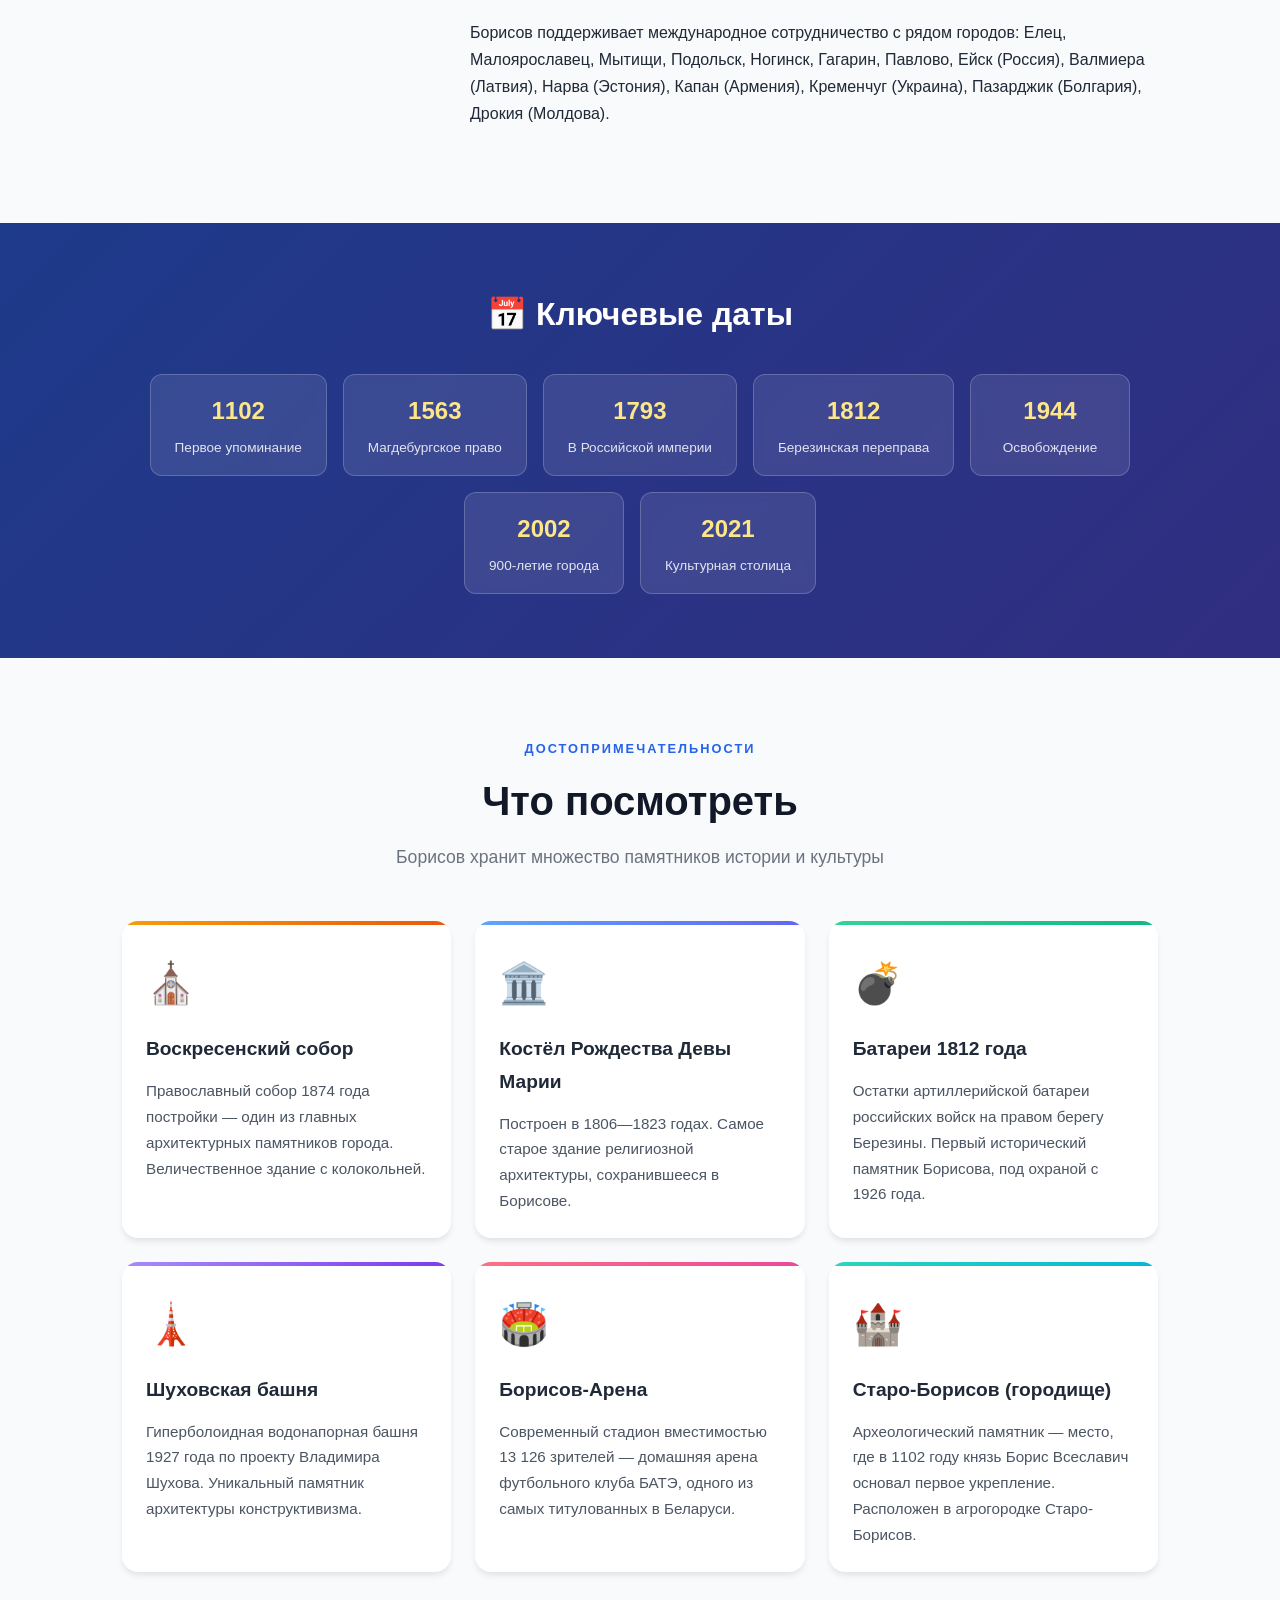
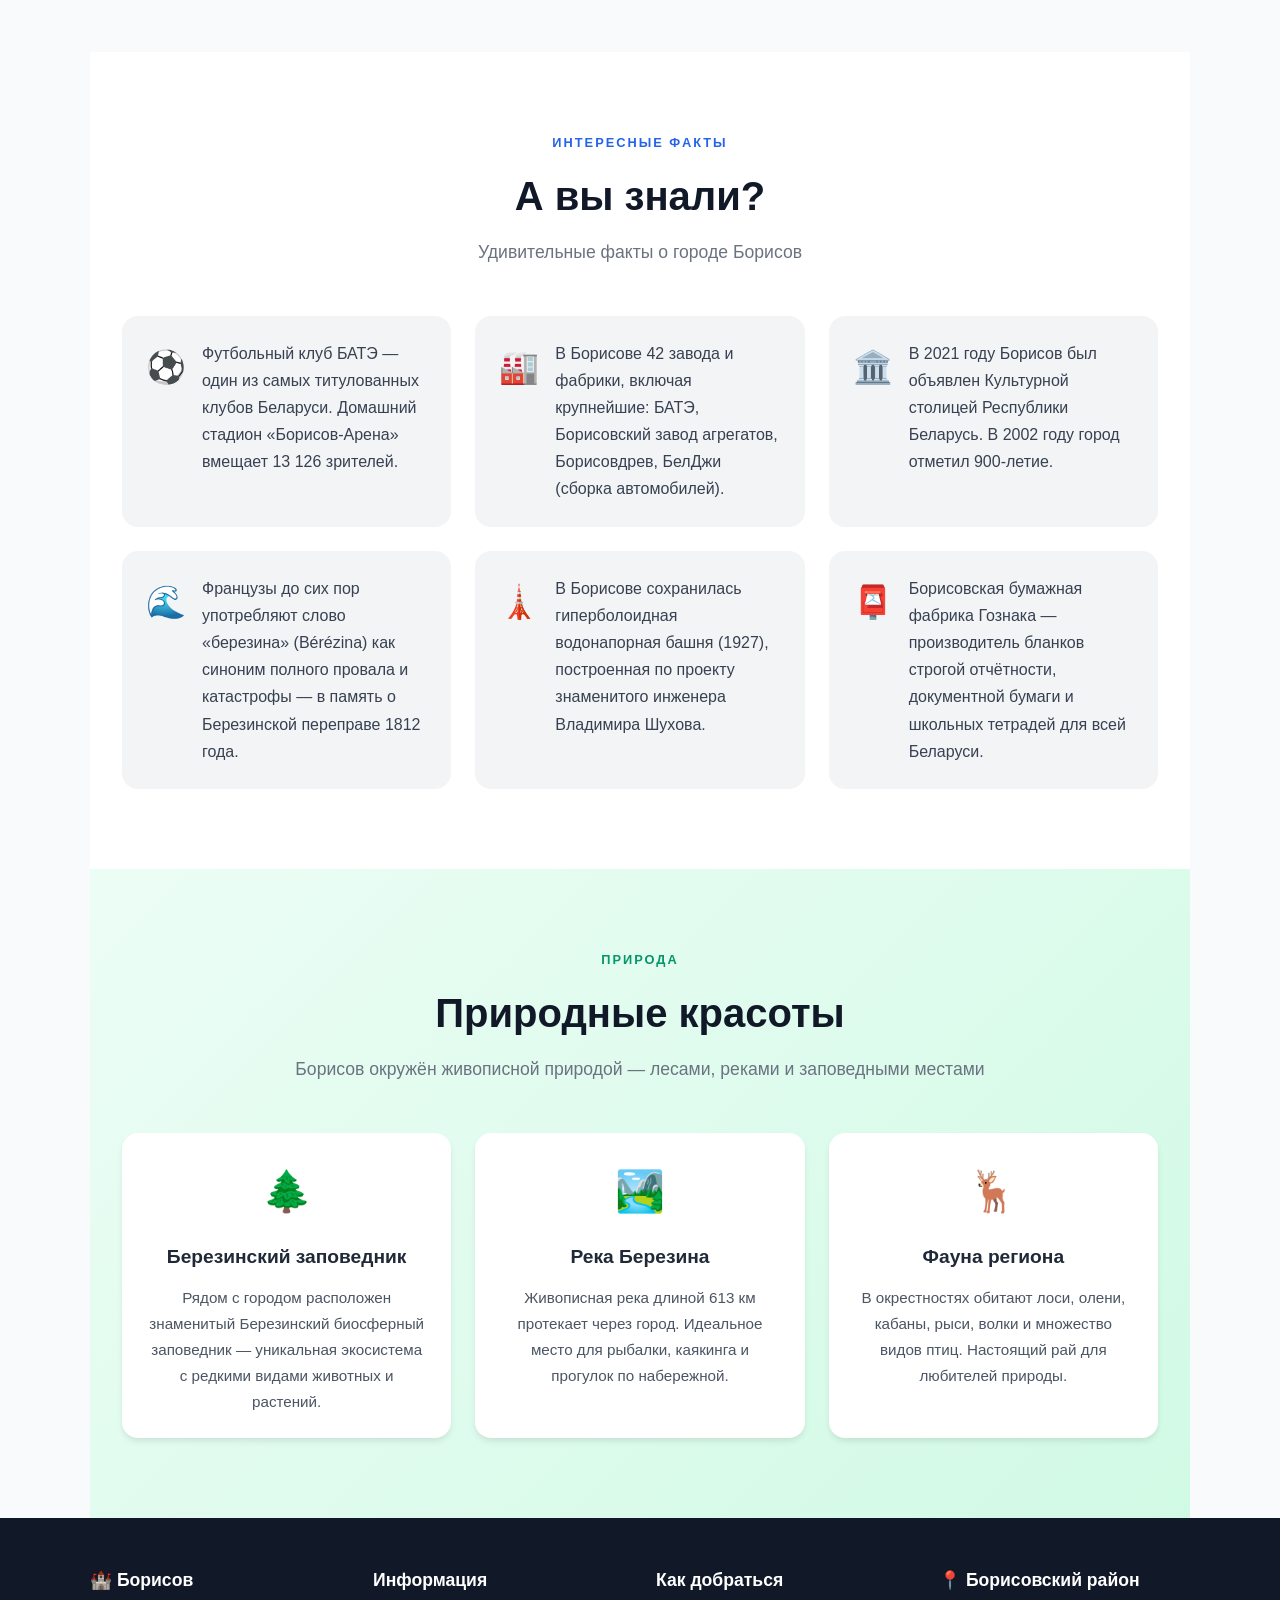
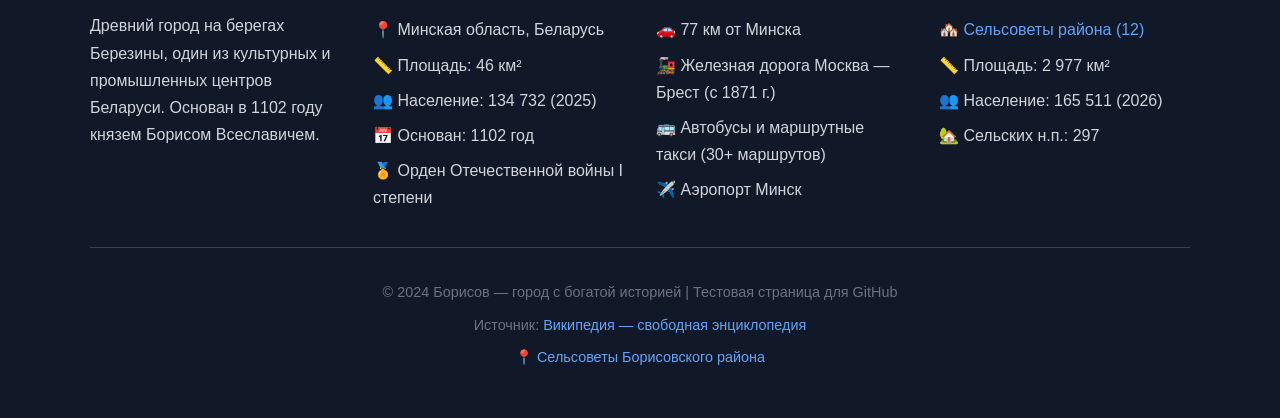
==== commit 738cffea: "task snapshot 4b6a7e1e-9d52-40c8-8bfc-7d235cd1ec02" ====
--- a/index.html
+++ b/index.html
@@ -479,12 +479,24 @@
           <li>✈️ Аэропорт Минск</li>
         </ul>
       </div>
+      <div>
+        <h4>📍 Борисовский район</h4>
+        <ul>
+          <li><a href="selsovet.html" style="color: #60a5fa;">🏘️ Сельсоветы района (12)</a></li>
+          <li>📏 Площадь: 2 977 км²</li>
+          <li>👥 Население: 165 511 (2026)</li>
+          <li>🏡 Сельских н.п.: 297</li>
+        </ul>
+      </div>
     </div>
     <div class="footer-bottom">
       <p>© 2024 Борисов — город с богатой историей | Тестовая страница для GitHub</p>
       <p style="margin-top: 0.5rem;">
         Источник: <a href="https://ru.wikipedia.org/wiki/Борисов_(город)" target="_blank" rel="noopener noreferrer" style="color: #60a5fa;">Википедия — свободная энциклопедия</a>
       </p>
+      <p style="margin-top: 0.5rem;">
+        📍 <a href="selsovet.html" style="color: #60a5fa;">Сельсоветы Борисовского района</a>
+      </p>
     </div>
   </footer>
 
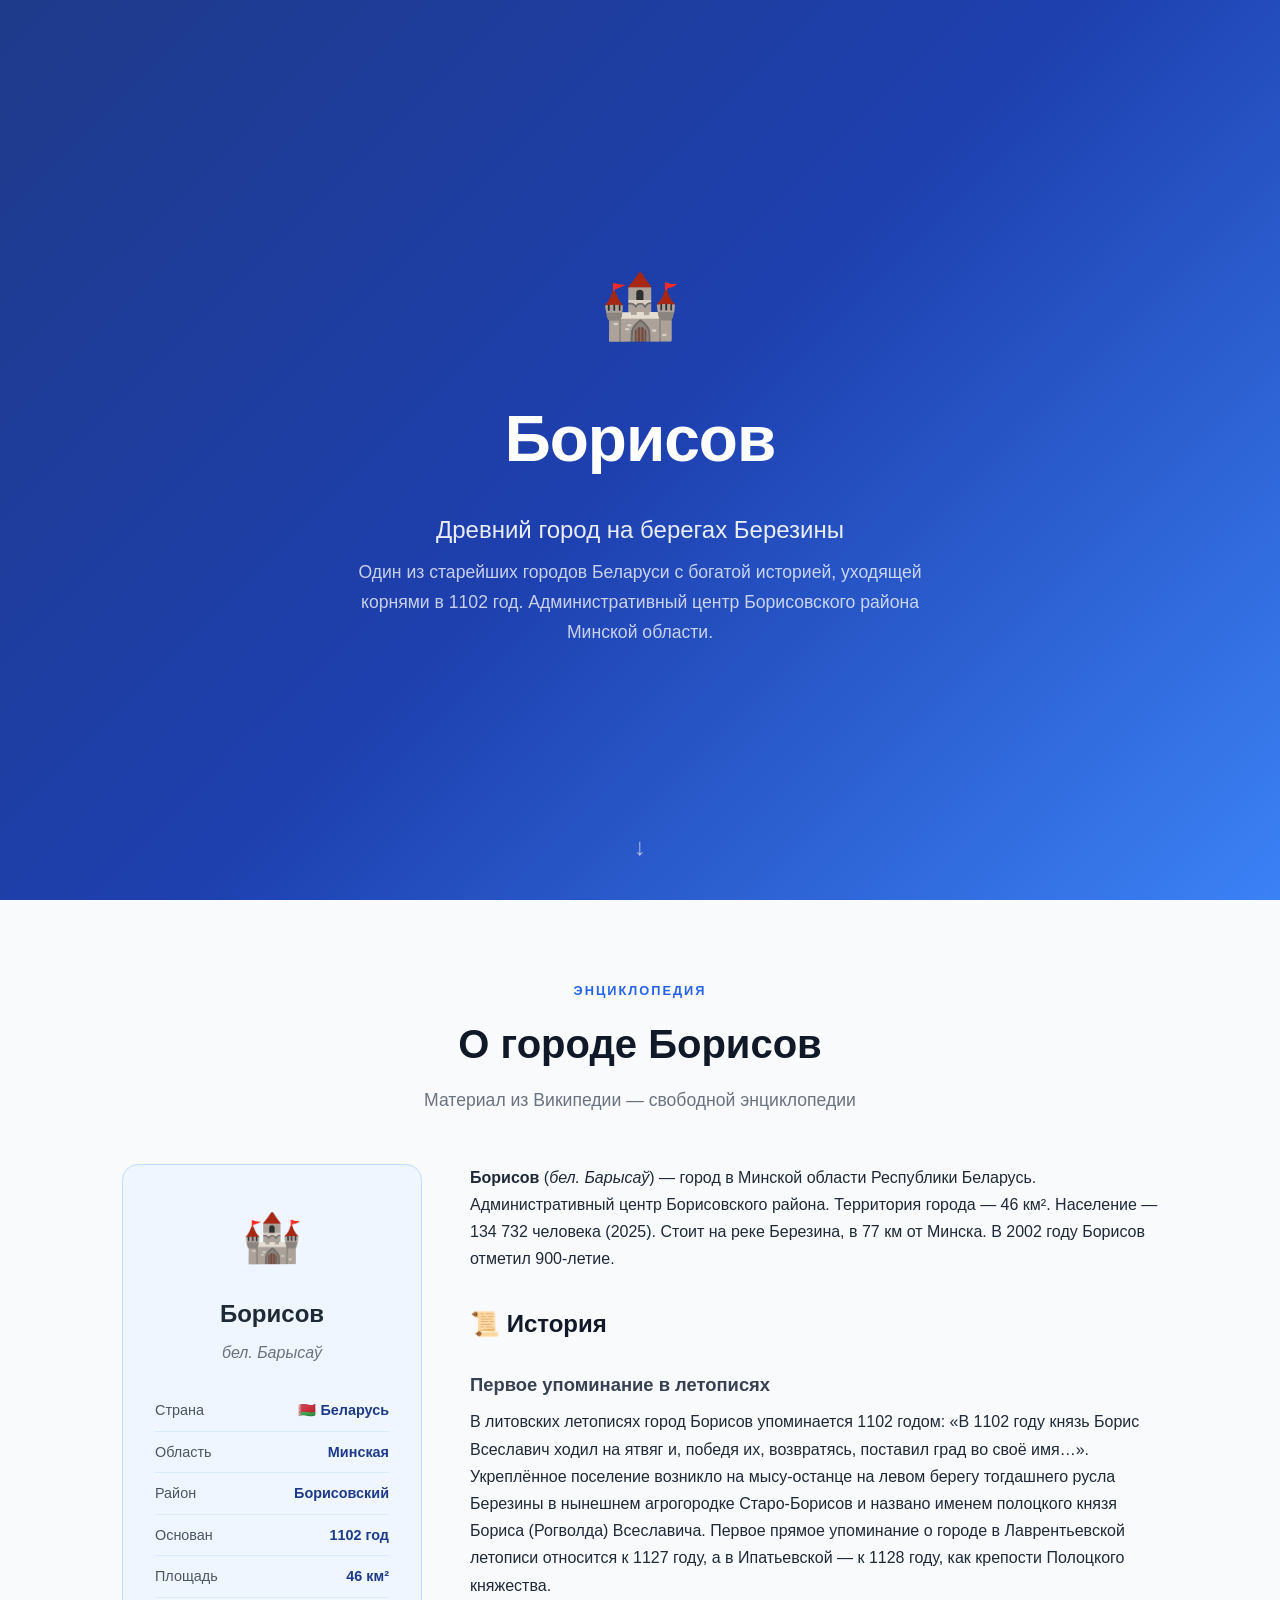
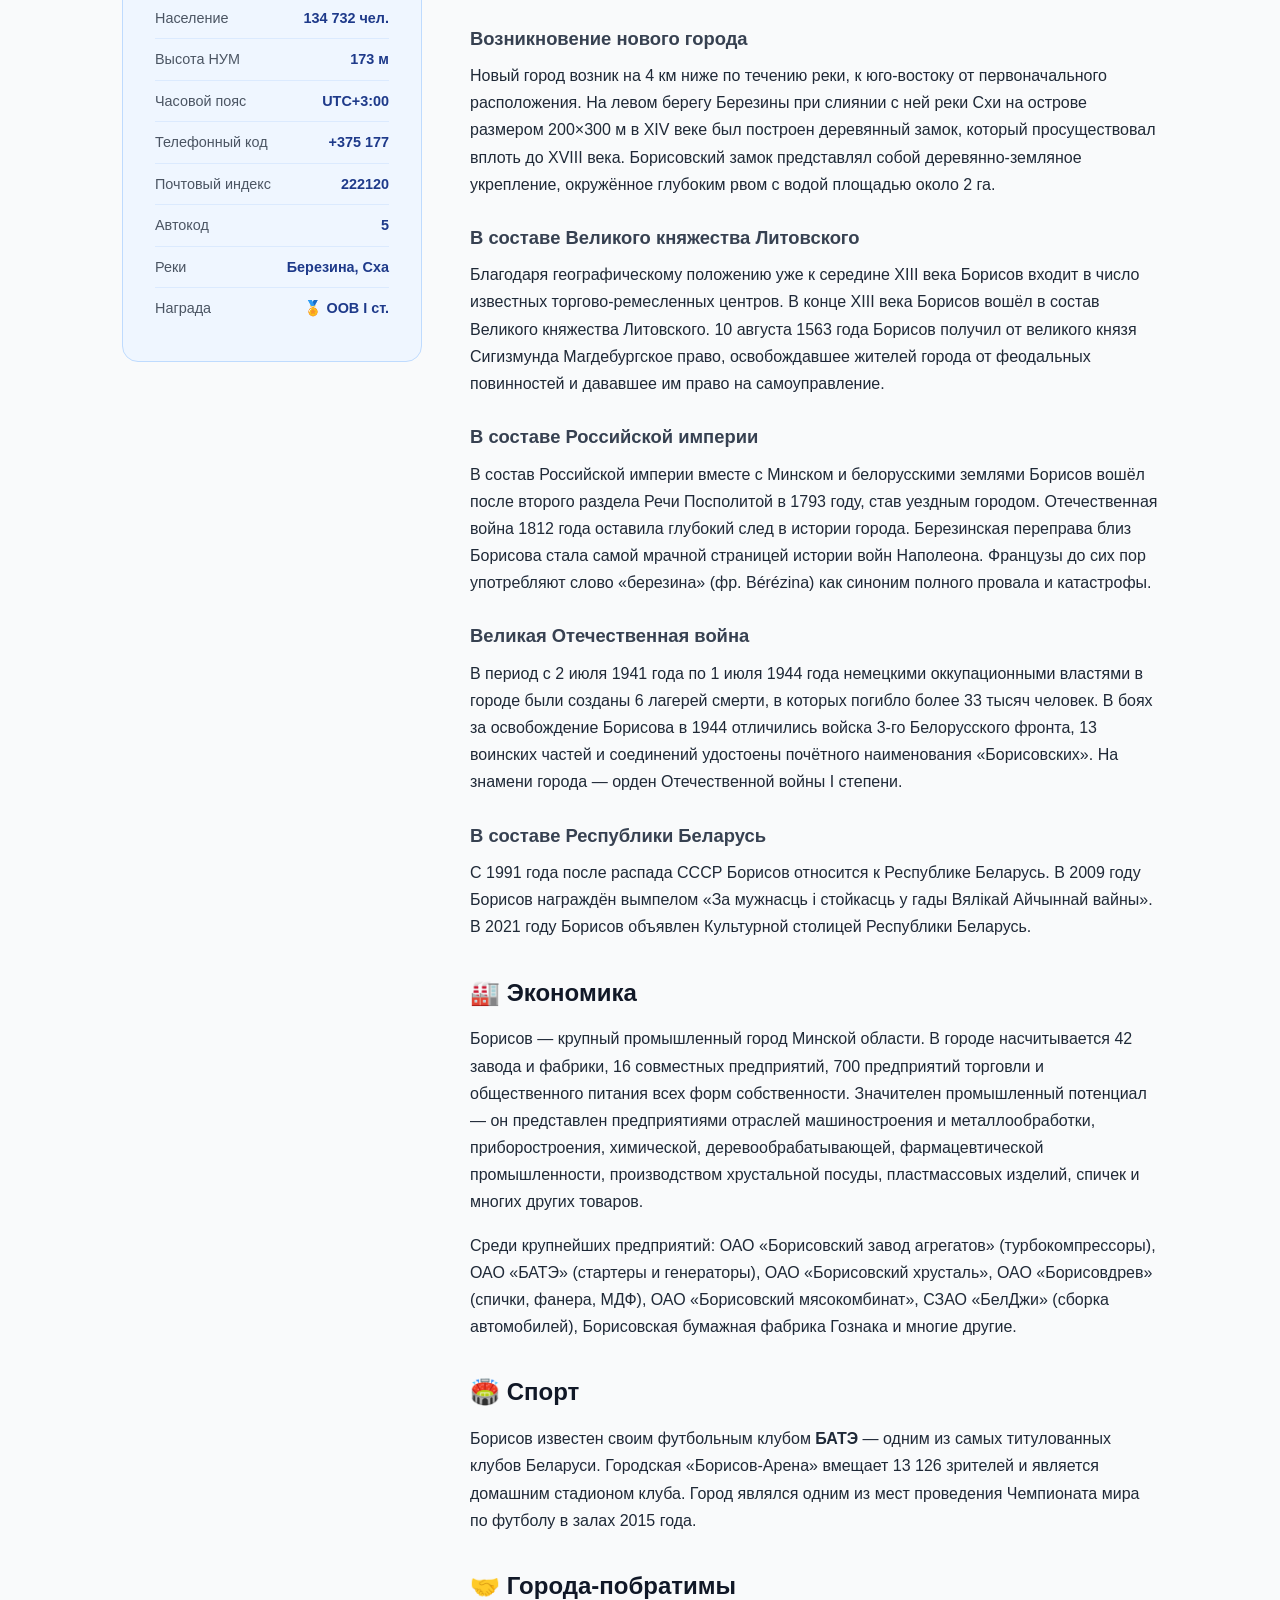
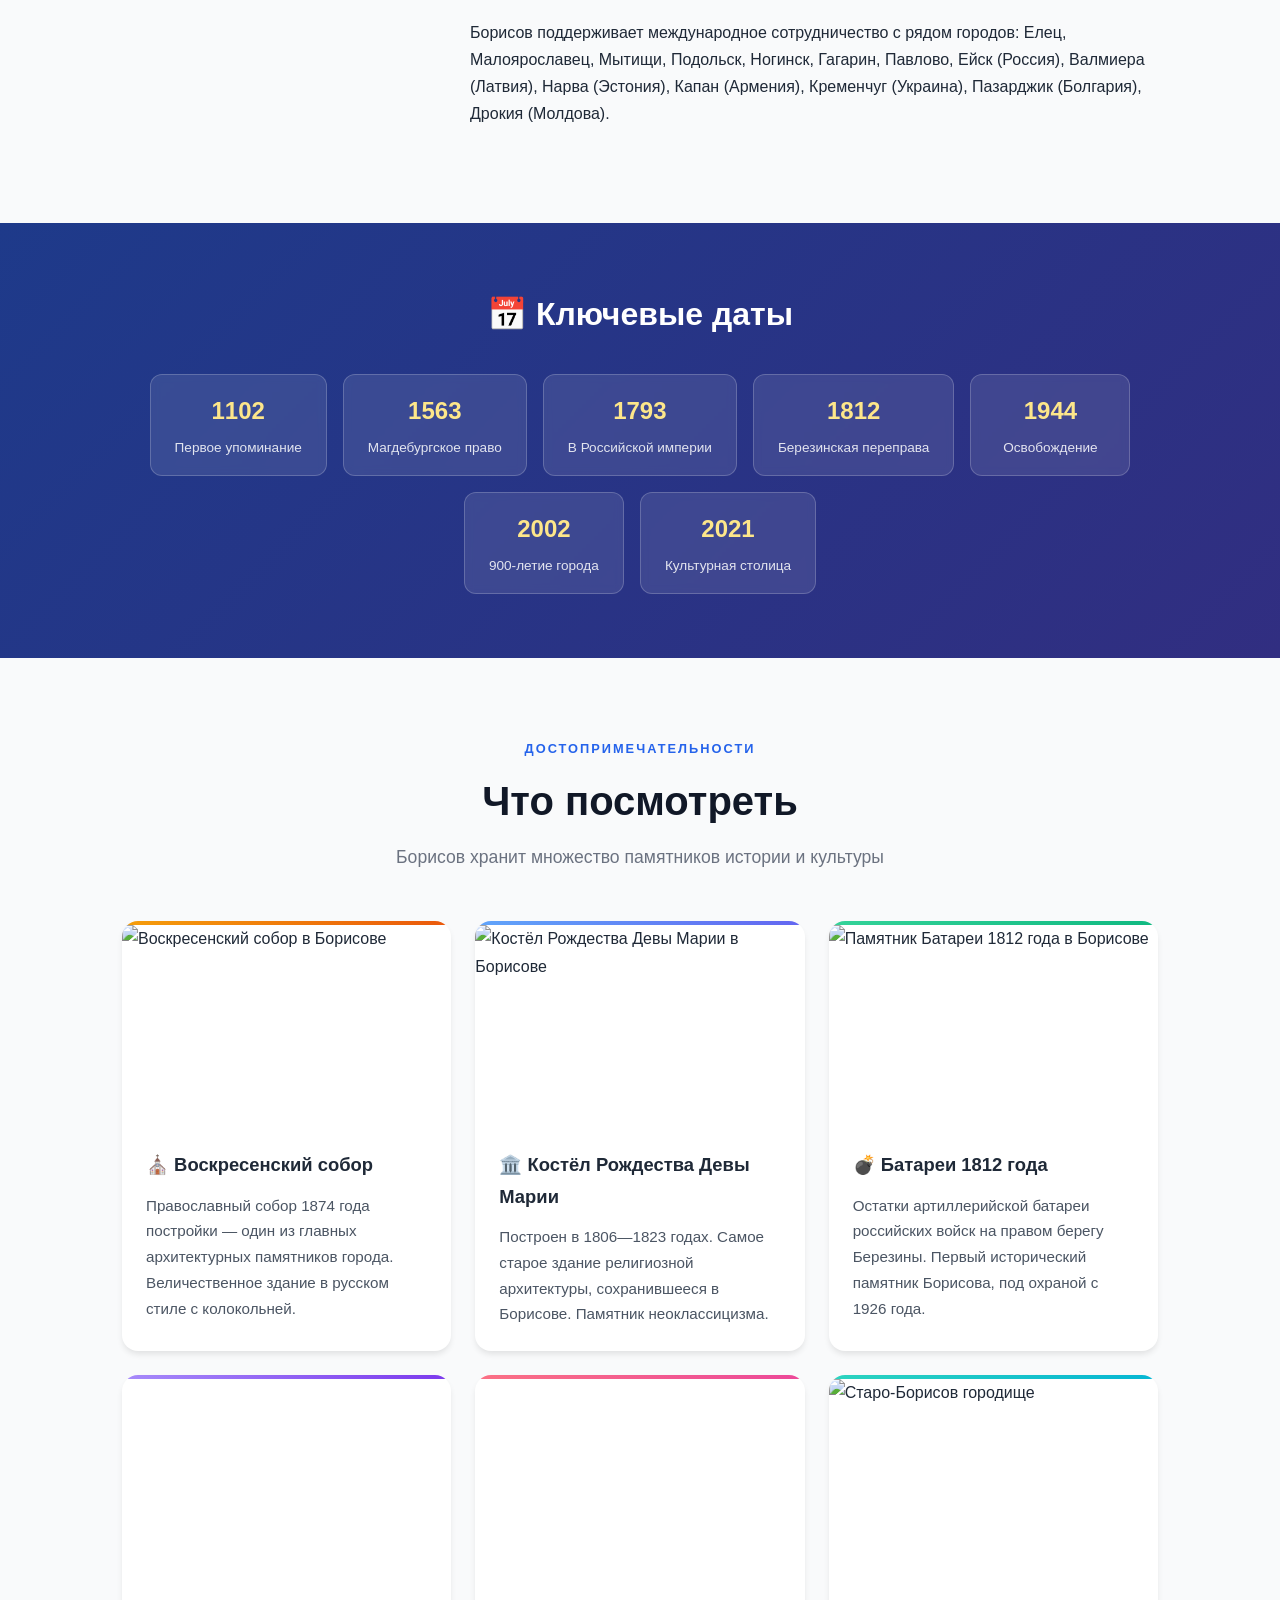
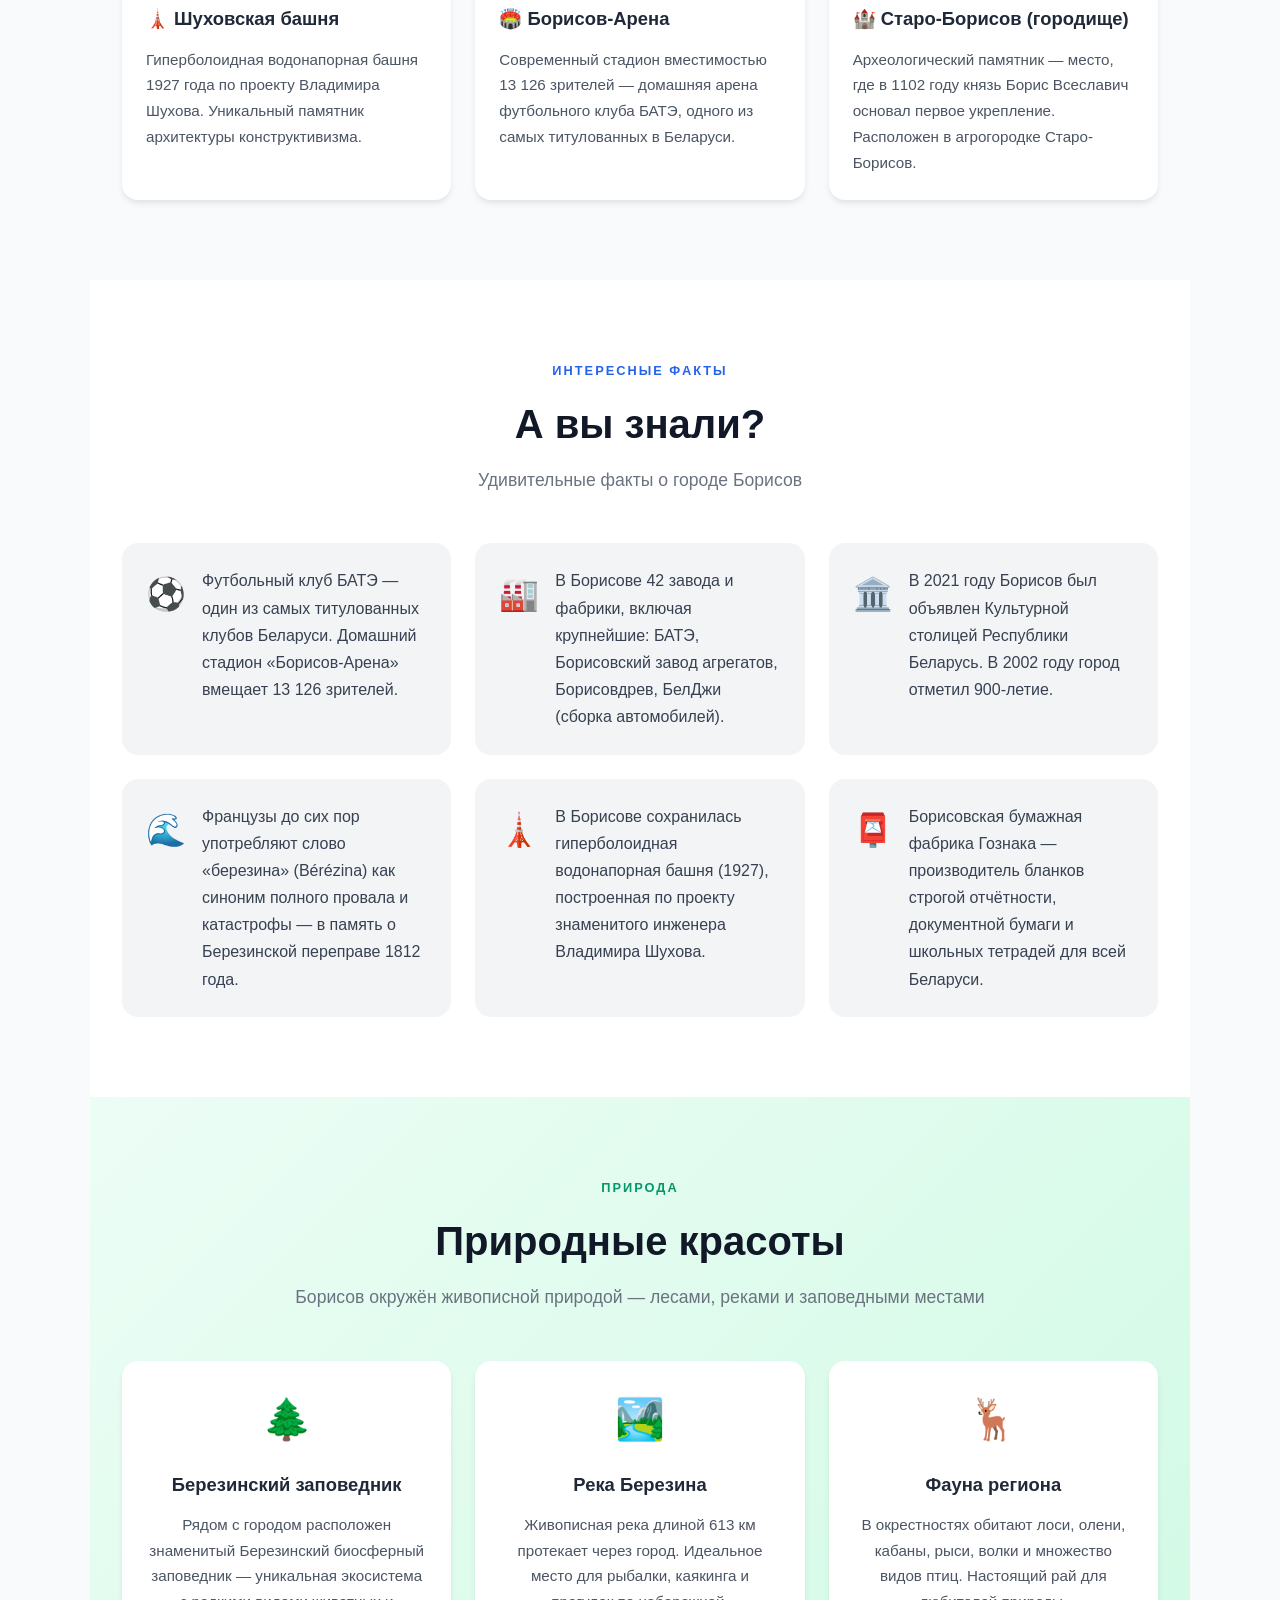
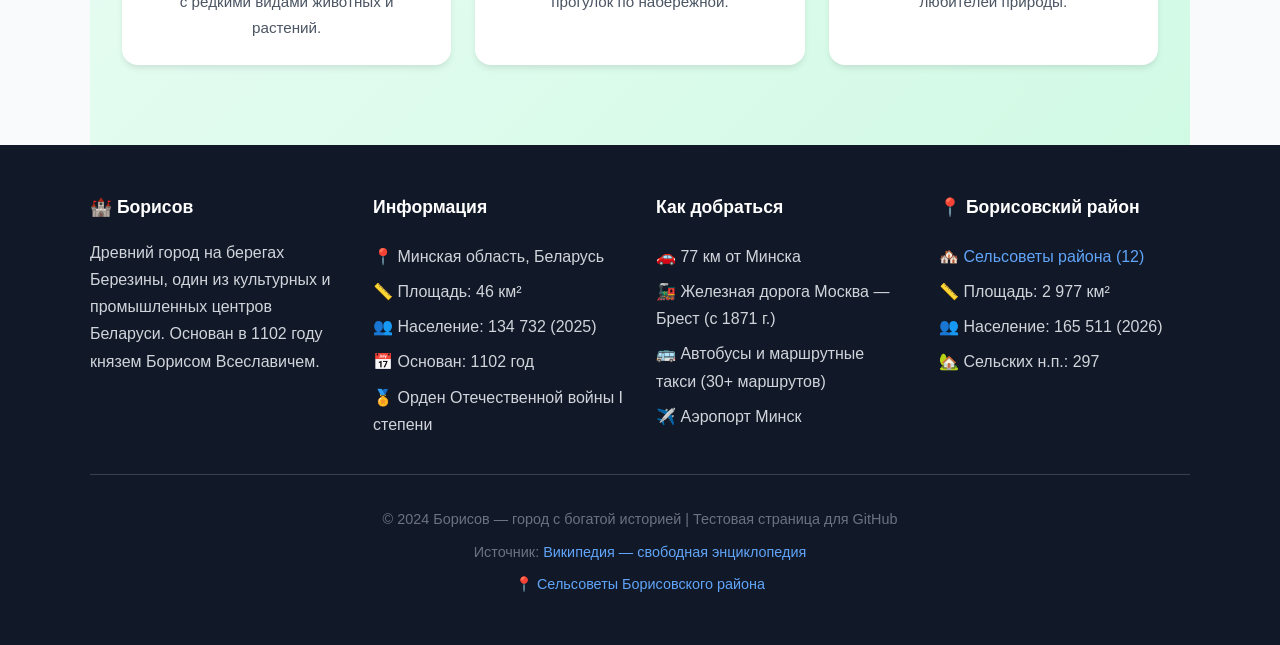
==== commit 80d84180: "task snapshot ed6bc5fe-94ba-4134-a9e0-3797731db613" ====
--- a/index.html
+++ b/index.html
@@ -163,6 +163,13 @@
     .card-body { padding: 1.5rem; }
     .card-body .icon { font-size: 2.5rem; margin-bottom: 1rem; }
     .card-body h3 { font-size: 1.2rem; font-weight: 600; margin-bottom: 0.75rem; }
+    .card-image {
+      width: 100%;
+      height: 200px;
+      object-fit: cover;
+      display: block;
+    }
+    .card-body h3 { font-size: 1.15rem; }
     .card-body p { color: #4b5563; font-size: 0.95rem; }
 
     /* Facts */
@@ -339,49 +346,49 @@
     <div class="cards-grid">
       <div class="card">
         <div class="card-bar" style="background: linear-gradient(90deg, #f59e0b, #ea580c);"></div>
+        <img src="https://upload.wikimedia.org/wikipedia/commons/thumb/8/82/%D0%91%D0%B0%D1%80%D1%8B%D1%81%D0%B0%D1%9E%D1%81%D0%BA%D1%96_%D0%92%D0%B0%D1%81%D0%BA%D1%80%D0%B0%D1%81%D0%B5%D0%BD%D1%81%D0%BA%D1%96_%D1%81%D0%B0%D0%B1%D0%BE%D1%80_08.JPG/400px-%D0%91%D0%B0%D1%80%D1%8B%D1%81%D0%B0%D1%9E%D1%81%D0%BA%D1%96_%D0%92%D0%B0%D1%81%D0%BA%D1%80%D0%B0%D1%81%D0%B5%D0%BD%D1%81%D0%BA%D1%96_%D1%81%D0%B0%D0%B1%D0%BE%D1%80_08.JPG" alt="Воскресенский собор в Борисове" class="card-image" loading="lazy" />
         <div class="card-body">
-          <div class="icon">⛪</div>
-          <h3>Воскресенский собор</h3>
-          <p>Православный собор 1874 года постройки — один из главных архитектурных памятников города. Величественное здание с колокольней.</p>
+          <h3>⛪ Воскресенский собор</h3>
+          <p>Православный собор 1874 года постройки — один из главных архитектурных памятников города. Величественное здание в русском стиле с колокольней.</p>
         </div>
       </div>
       <div class="card">
         <div class="card-bar" style="background: linear-gradient(90deg, #60a5fa, #6366f1);"></div>
+        <img src="https://upload.wikimedia.org/wikipedia/commons/thumb/c/c3/Catholic_Church_in_Barysa%C5%AD.jpg/400px-Catholic_Church_in_Barysa%C5%AD.jpg" alt="Костёл Рождества Девы Марии в Борисове" class="card-image" loading="lazy" />
         <div class="card-body">
-          <div class="icon">🏛️</div>
-          <h3>Костёл Рождества Девы Марии</h3>
-          <p>Построен в 1806—1823 годах. Самое старое здание религиозной архитектуры, сохранившееся в Борисове.</p>
+          <h3>🏛️ Костёл Рождества Девы Марии</h3>
+          <p>Построен в 1806—1823 годах. Самое старое здание религиозной архитектуры, сохранившееся в Борисове. Памятник неоклассицизма.</p>
         </div>
       </div>
       <div class="card">
         <div class="card-bar" style="background: linear-gradient(90deg, #34d399, #10b981);"></div>
+        <img src="https://upload.wikimedia.org/wikipedia/ru/5/59/Batareya.jpg" alt="Памятник Батареи 1812 года в Борисове" class="card-image" loading="lazy" />
         <div class="card-body">
-          <div class="icon">💣</div>
-          <h3>Батареи 1812 года</h3>
+          <h3>💣 Батареи 1812 года</h3>
           <p>Остатки артиллерийской батареи российских войск на правом берегу Березины. Первый исторический памятник Борисова, под охраной с 1926 года.</p>
         </div>
       </div>
       <div class="card">
         <div class="card-bar" style="background: linear-gradient(90deg, #a78bfa, #7c3aed);"></div>
+        <img src="https://upload.wikimedia.org/wikipedia/commons/thumb/7/7e/Shukhov_tower_Barysa%C5%AD.jpg/400px-Shukhov_tower_Barysa%C5%AD.jpg" alt="Шуховская башня в Борисове" class="card-image" loading="lazy" onerror="this.src='https://upload.wikimedia.org/wikipedia/commons/thumb/3/3d/Belgee1.jpg/400px-Belgee1.jpg'" />
         <div class="card-body">
-          <div class="icon">🗼</div>
-          <h3>Шуховская башня</h3>
+          <h3>🗼 Шуховская башня</h3>
           <p>Гиперболоидная водонапорная башня 1927 года по проекту Владимира Шухова. Уникальный памятник архитектуры конструктивизма.</p>
         </div>
       </div>
       <div class="card">
         <div class="card-bar" style="background: linear-gradient(90deg, #fb7185, #ec4899);"></div>
+        <img src="https://upload.wikimedia.org/wikipedia/commons/thumb/4/4d/Barysaw_Barysaw-Arena_1.jpg/400px-Barysaw_Barysaw-Arena_1.jpg" alt="Борисов-Арена" class="card-image" loading="lazy" onerror="this.src='https://upload.wikimedia.org/wikipedia/commons/thumb/3/3d/Belgee1.jpg/400px-Belgee1.jpg'" />
         <div class="card-body">
-          <div class="icon">🏟️</div>
-          <h3>Борисов-Арена</h3>
+          <h3>🏟️ Борисов-Арена</h3>
           <p>Современный стадион вместимостью 13 126 зрителей — домашняя арена футбольного клуба БАТЭ, одного из самых титулованных в Беларуси.</p>
         </div>
       </div>
       <div class="card">
         <div class="card-bar" style="background: linear-gradient(90deg, #2dd4bf, #06b6d4);"></div>
+        <img src="https://upload.wikimedia.org/wikipedia/commons/thumb/7/7c/%D0%91%D0%B0%D1%80%D1%8B%D1%81%D0%B0%D1%9E._%D0%97%D0%B0%D0%B1%D1%83%D0%B4%D0%BE%D0%B2%D0%B0_%D0%A1%D1%82%D0%B0%D1%80%D0%B0-%D0%91%D0%B0%D1%80%D1%8B%D1%81%D0%B0%D0%B2%D0%B0_%2804%29.jpg/400px-%D0%91%D0%B0%D1%80%D1%8B%D1%81%D0%B0%D1%9E._%D0%97%D0%B0%D0%B1%D1%83%D0%B4%D0%BE%D0%B2%D0%B0_%D0%A1%D1%82%D0%B0%D1%80%D0%B0-%D0%91%D0%B0%D1%80%D1%8B%D1%81%D0%B0%D0%B2%D0%B0_%2804%29.jpg" alt="Старо-Борисов городище" class="card-image" loading="lazy" />
         <div class="card-body">
-          <div class="icon">🏰</div>
-          <h3>Старо-Борисов (городище)</h3>
+          <h3>🏰 Старо-Борисов (городище)</h3>
           <p>Археологический памятник — место, где в 1102 году князь Борис Всеславич основал первое укрепление. Расположен в агрогородке Старо-Борисов.</p>
         </div>
       </div>
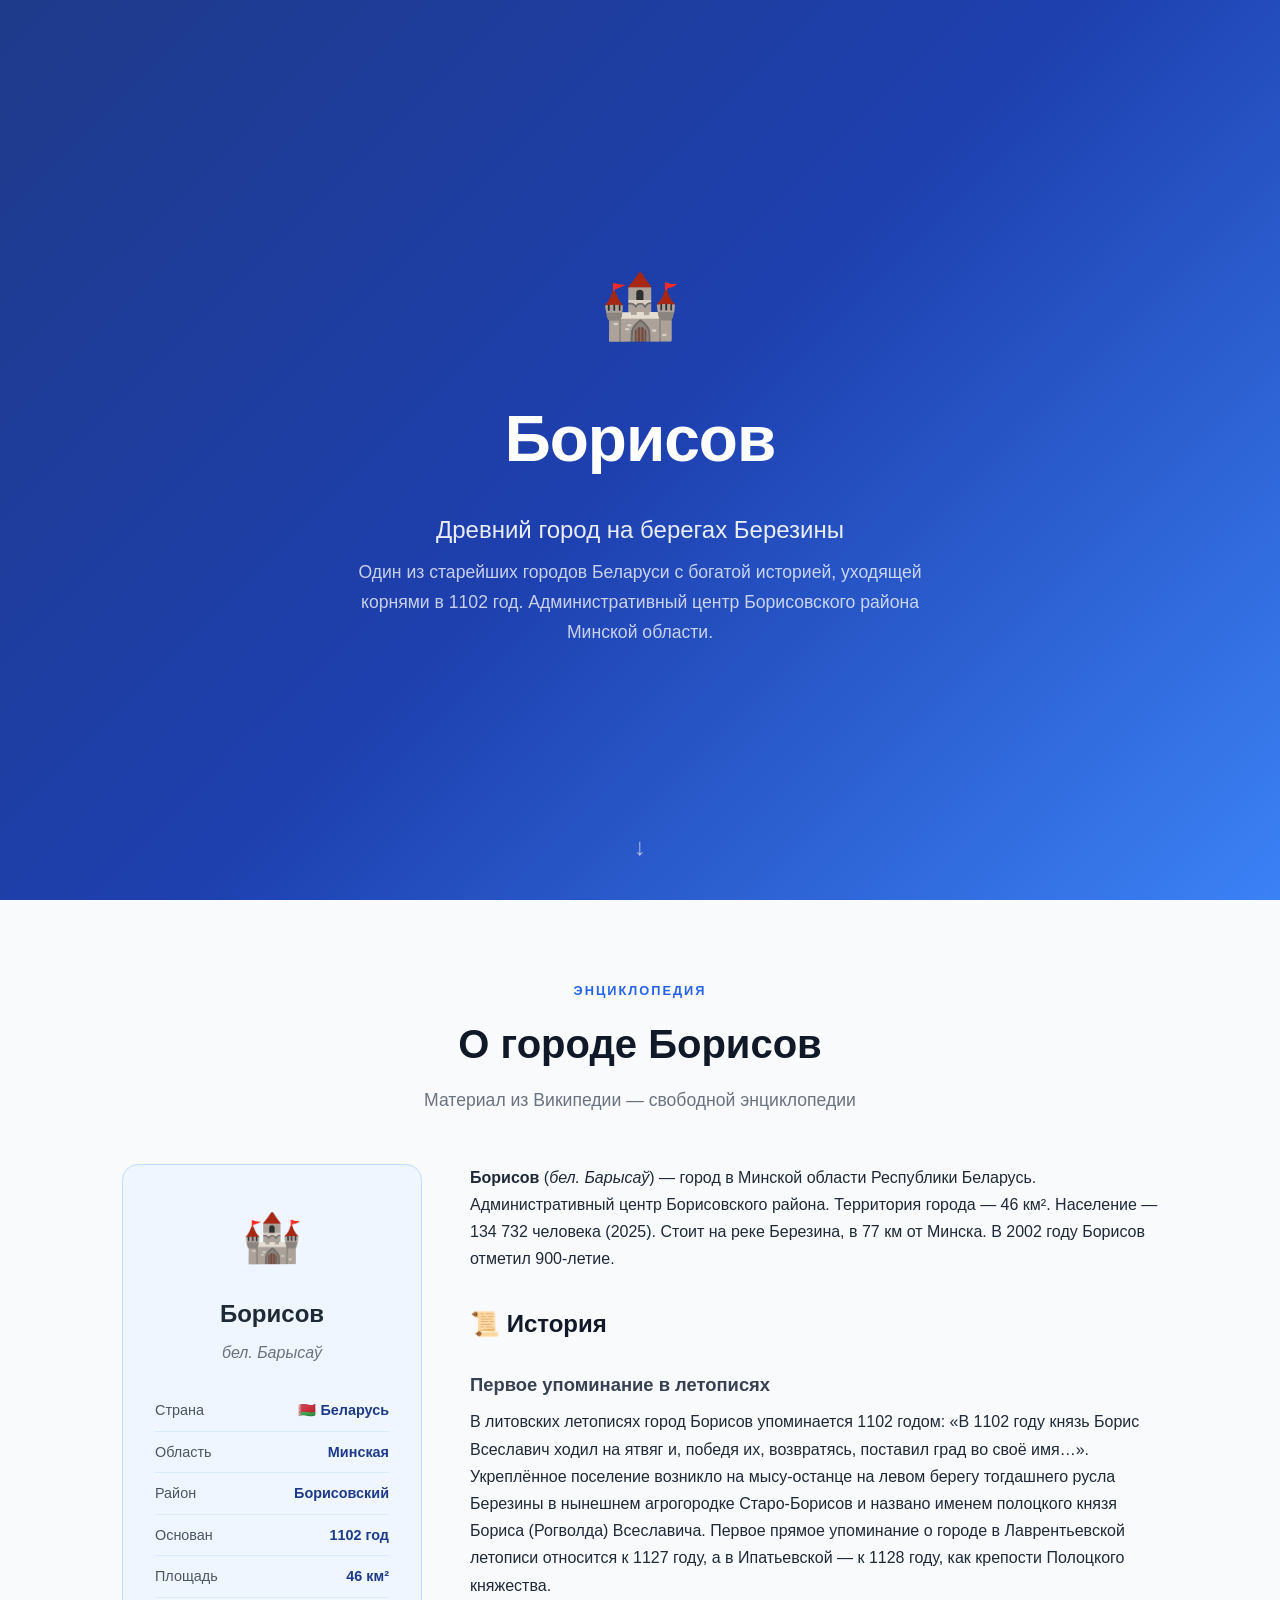
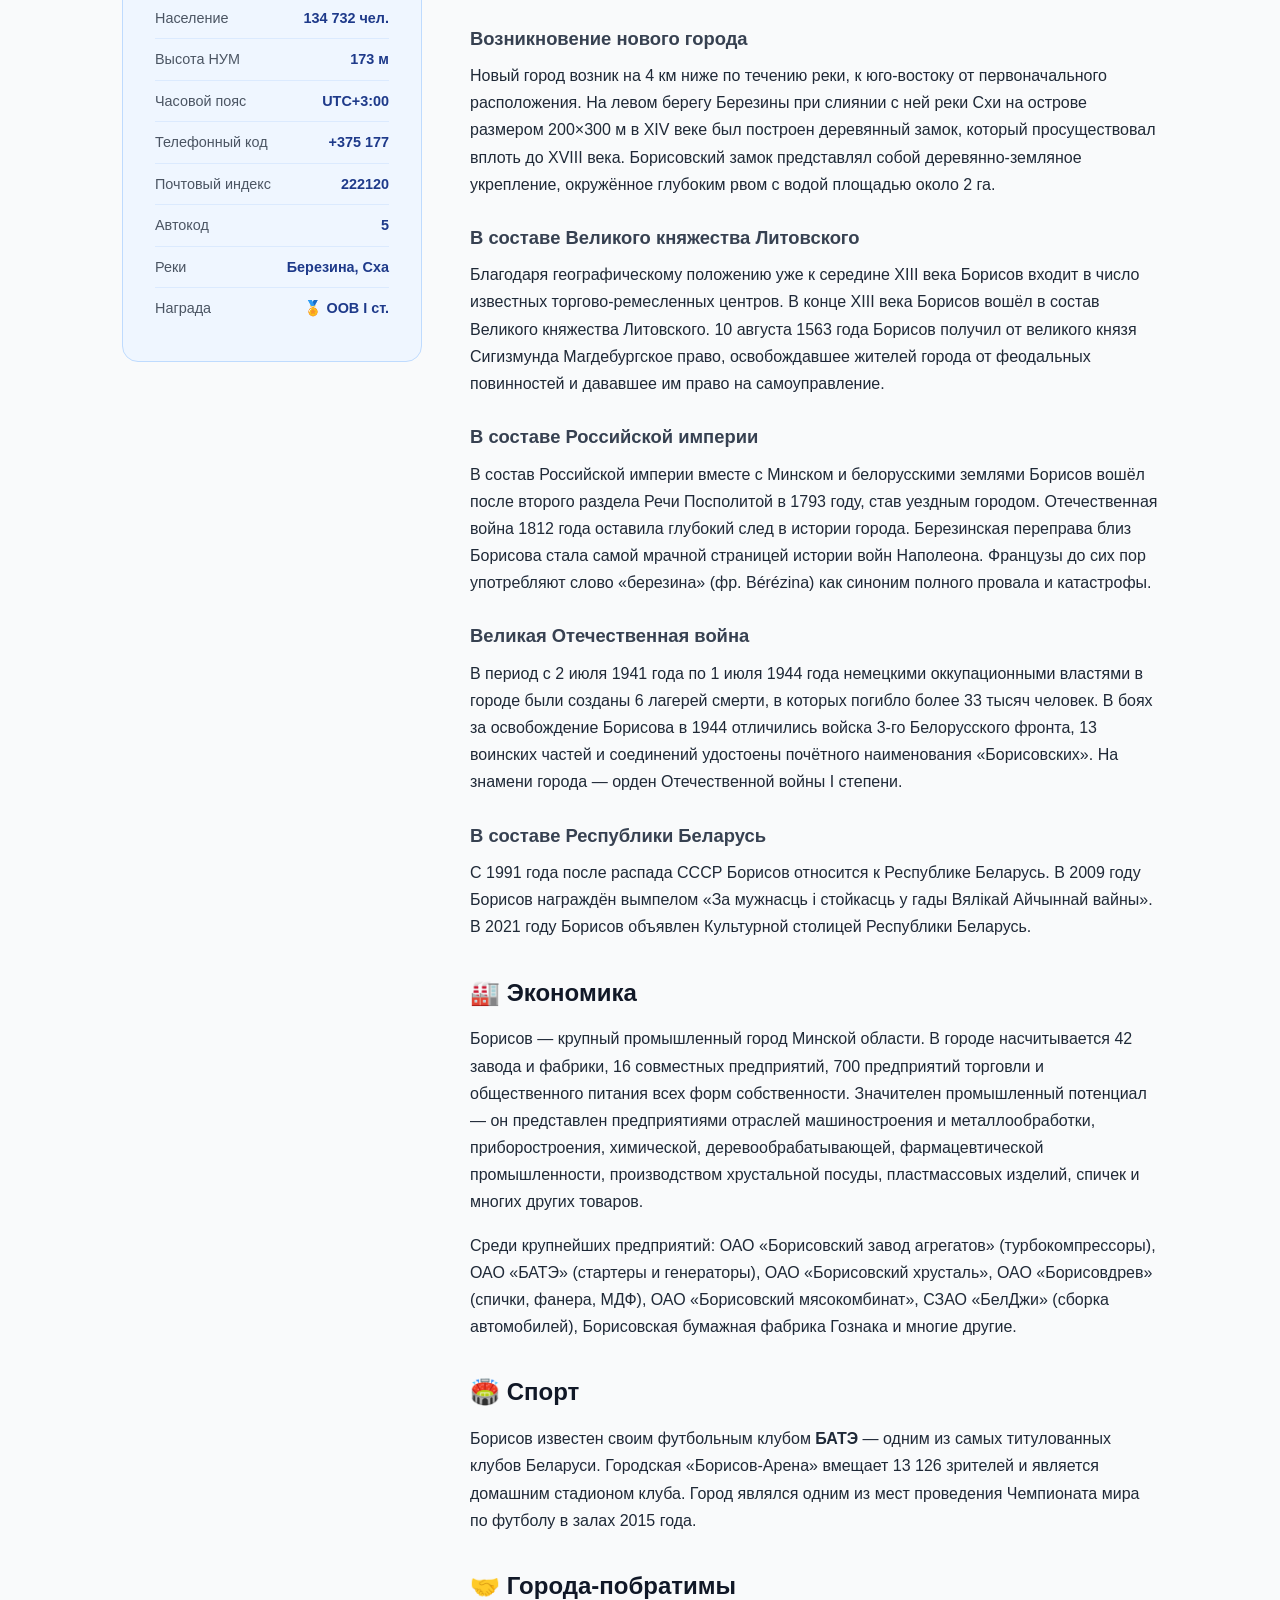
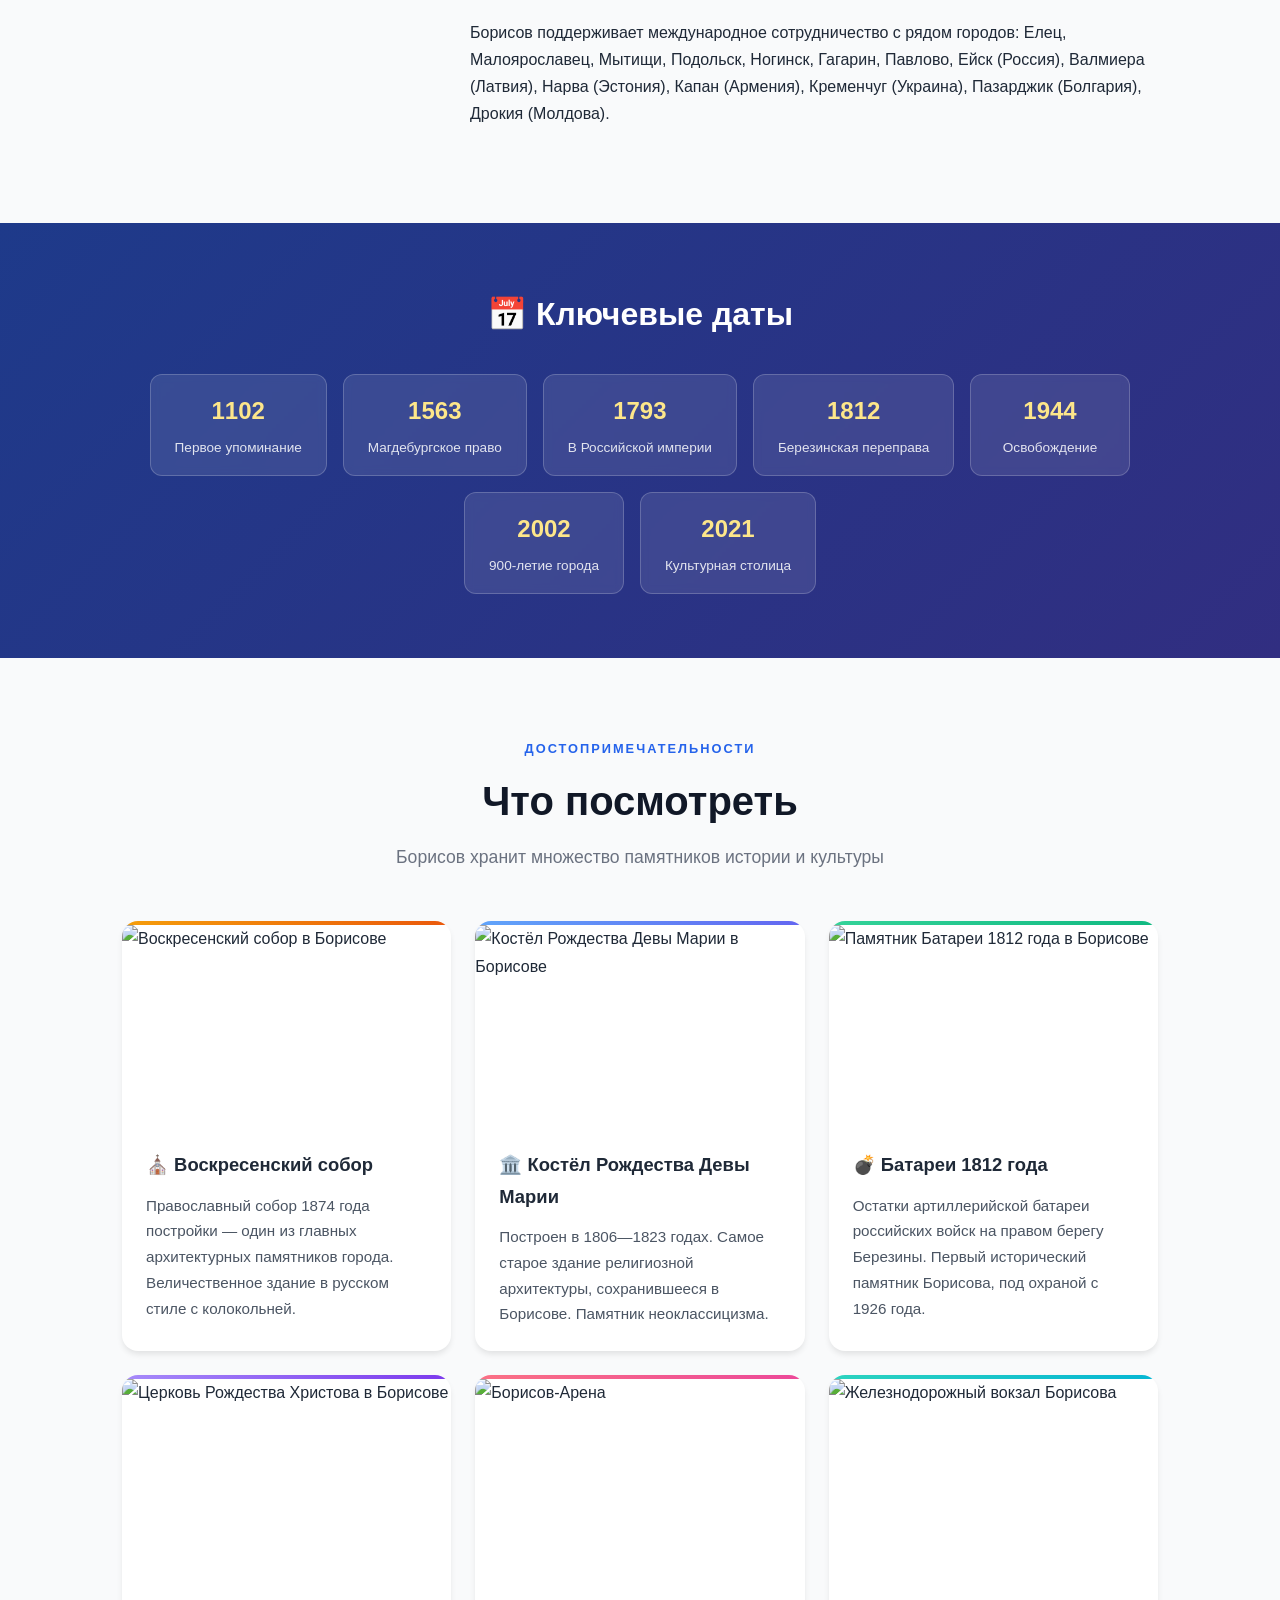
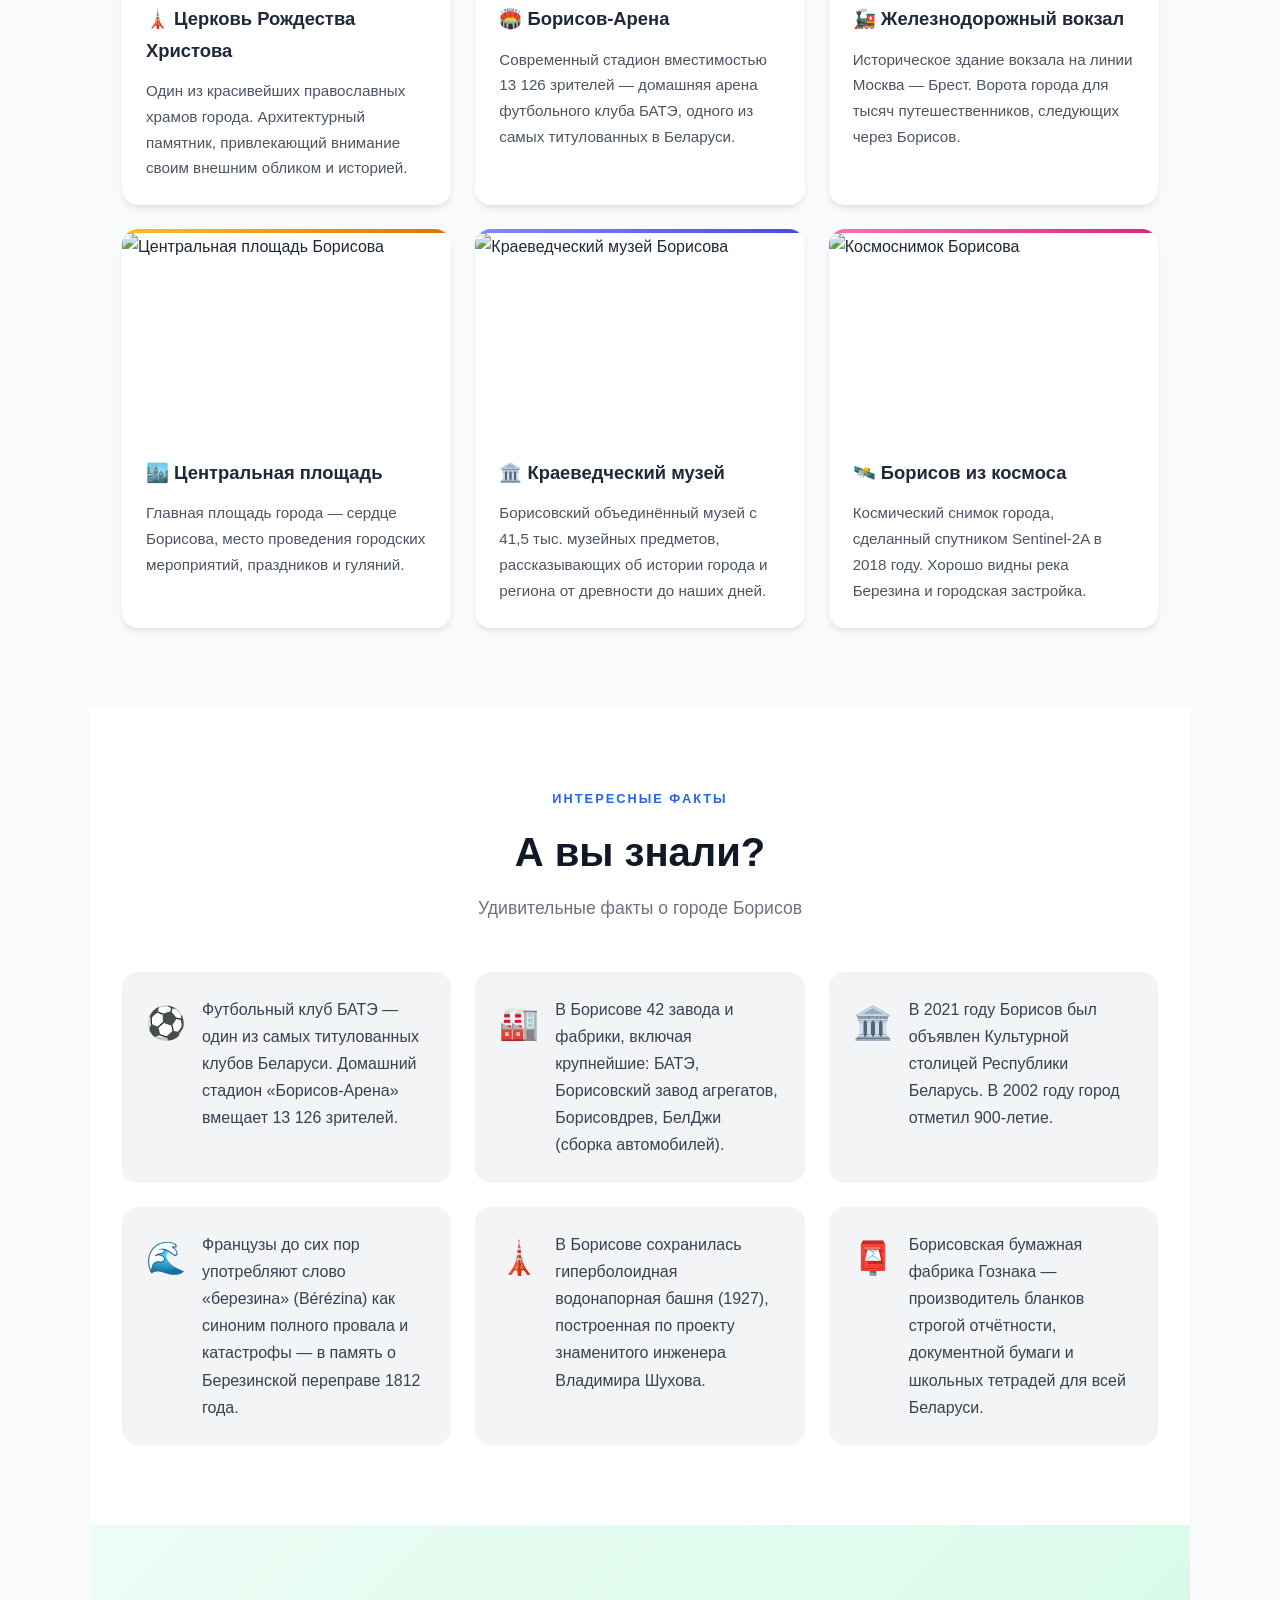
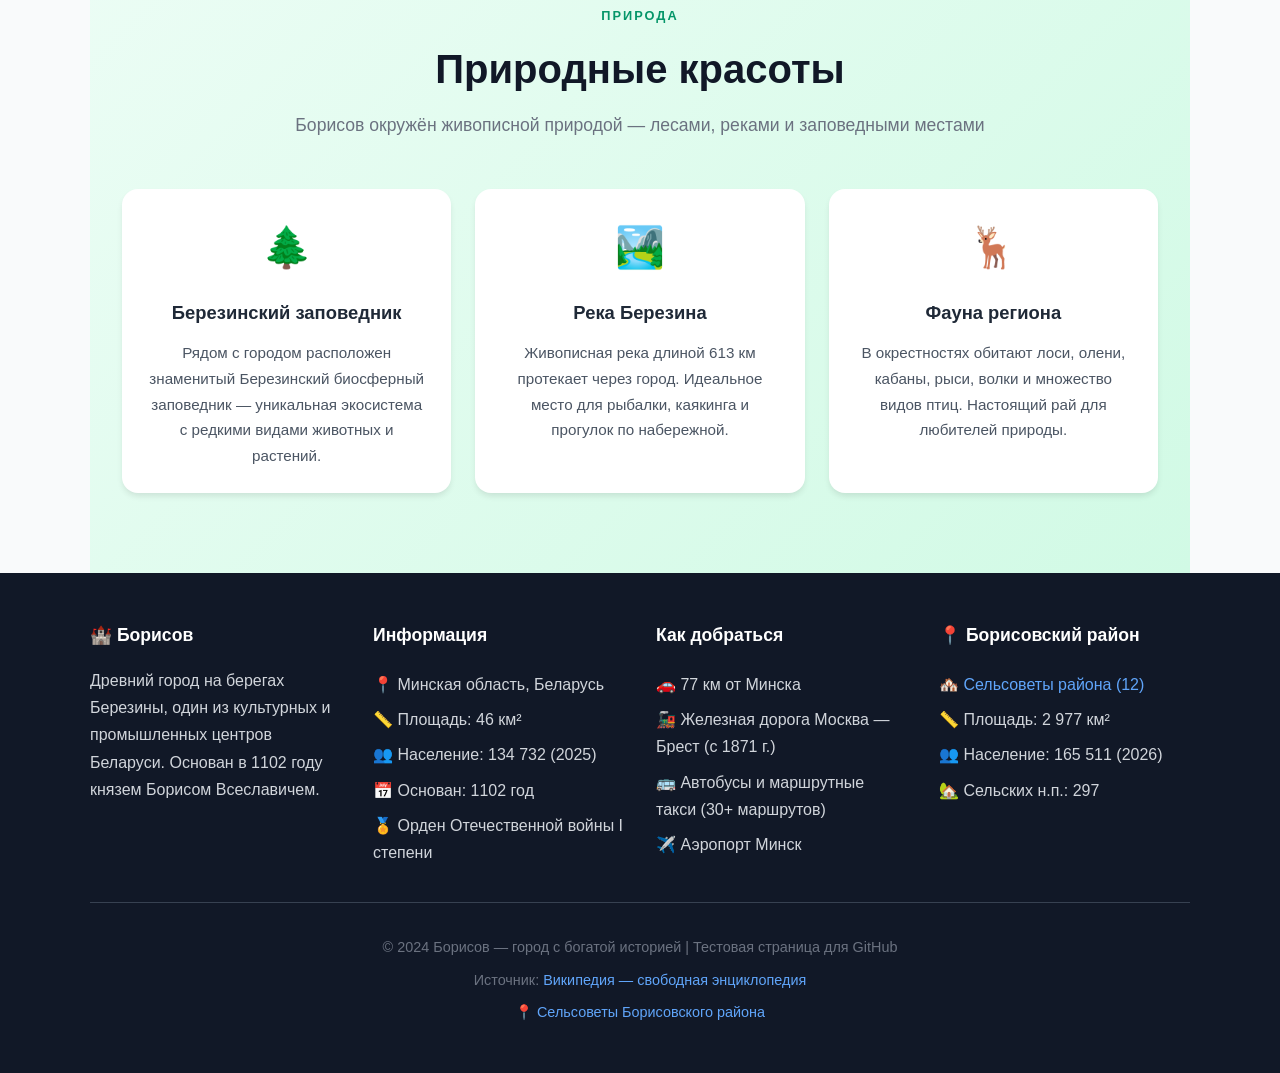
==== commit 1cb978e2: "task snapshot 3d0717ec-cfee-42c6-a0ec-9bc4c980df0a" ====
--- a/index.html
+++ b/index.html
@@ -148,7 +148,7 @@
     /* Cards Grid */
     .cards-grid {
       display: grid;
-      grid-template-columns: repeat(auto-fit, minmax(300px, 1fr));
+      grid-template-columns: repeat(auto-fit, minmax(280px, 1fr));
       gap: 1.5rem;
     }
     .card {
@@ -343,10 +343,10 @@
     <h2 class="section-title">Что посмотреть</h2>
     <p class="section-subtitle">Борисов хранит множество памятников истории и культуры</p>
 
-    <div class="cards-grid">
+      <div class="cards-grid">
       <div class="card">
         <div class="card-bar" style="background: linear-gradient(90deg, #f59e0b, #ea580c);"></div>
-        <img src="https://upload.wikimedia.org/wikipedia/commons/thumb/8/82/%D0%91%D0%B0%D1%80%D1%8B%D1%81%D0%B0%D1%9E%D1%81%D0%BA%D1%96_%D0%92%D0%B0%D1%81%D0%BA%D1%80%D0%B0%D1%81%D0%B5%D0%BD%D1%81%D0%BA%D1%96_%D1%81%D0%B0%D0%B1%D0%BE%D1%80_08.JPG/400px-%D0%91%D0%B0%D1%80%D1%8B%D1%81%D0%B0%D1%9E%D1%81%D0%BA%D1%96_%D0%92%D0%B0%D1%81%D0%BA%D1%80%D0%B0%D1%81%D0%B5%D0%BD%D1%81%D0%BA%D1%96_%D1%81%D0%B0%D0%B1%D0%BE%D1%80_08.JPG" alt="Воскресенский собор в Борисове" class="card-image" loading="lazy" />
+        <img src="https://upload.wikimedia.org/wikipedia/commons/thumb/6/65/Orthodox_Church_in_Barysa%C5%AD.jpg/400px-Orthodox_Church_in_Barysa%C5%AD.jpg" alt="Воскресенский собор в Борисове" class="card-image" loading="lazy" />
         <div class="card-body">
           <h3>⛪ Воскресенский собор</h3>
           <p>Православный собор 1874 года постройки — один из главных архитектурных памятников города. Величественное здание в русском стиле с колокольней.</p>
@@ -370,15 +370,15 @@
       </div>
       <div class="card">
         <div class="card-bar" style="background: linear-gradient(90deg, #a78bfa, #7c3aed);"></div>
-        <img src="https://upload.wikimedia.org/wikipedia/commons/thumb/7/7e/Shukhov_tower_Barysa%C5%AD.jpg/400px-Shukhov_tower_Barysa%C5%AD.jpg" alt="Шуховская башня в Борисове" class="card-image" loading="lazy" onerror="this.src='https://upload.wikimedia.org/wikipedia/commons/thumb/3/3d/Belgee1.jpg/400px-Belgee1.jpg'" />
-        <div class="card-body">
-          <h3>🗼 Шуховская башня</h3>
-          <p>Гиперболоидная водонапорная башня 1927 года по проекту Владимира Шухова. Уникальный памятник архитектуры конструктивизма.</p>
+        <img src="https://upload.wikimedia.org/wikipedia/commons/thumb/c/ca/Church8.jpg/400px-Church8.jpg" alt="Церковь Рождества Христова в Борисове" class="card-image" loading="lazy" />
+        <div class="card-body">
+          <h3>🗼 Церковь Рождества Христова</h3>
+          <p>Один из красивейших православных храмов города. Архитектурный памятник, привлекающий внимание своим внешним обликом и историей.</p>
         </div>
       </div>
       <div class="card">
         <div class="card-bar" style="background: linear-gradient(90deg, #fb7185, #ec4899);"></div>
-        <img src="https://upload.wikimedia.org/wikipedia/commons/thumb/4/4d/Barysaw_Barysaw-Arena_1.jpg/400px-Barysaw_Barysaw-Arena_1.jpg" alt="Борисов-Арена" class="card-image" loading="lazy" onerror="this.src='https://upload.wikimedia.org/wikipedia/commons/thumb/3/3d/Belgee1.jpg/400px-Belgee1.jpg'" />
+        <img src="https://upload.wikimedia.org/wikipedia/commons/thumb/4/4d/Barysaw_Barysaw-Arena_1.jpg/400px-Barysaw_Barysaw-Arena_1.jpg" alt="Борисов-Арена" class="card-image" loading="lazy" />
         <div class="card-body">
           <h3>🏟️ Борисов-Арена</h3>
           <p>Современный стадион вместимостью 13 126 зрителей — домашняя арена футбольного клуба БАТЭ, одного из самых титулованных в Беларуси.</p>
@@ -386,14 +386,37 @@
       </div>
       <div class="card">
         <div class="card-bar" style="background: linear-gradient(90deg, #2dd4bf, #06b6d4);"></div>
-        <img src="https://upload.wikimedia.org/wikipedia/commons/thumb/7/7c/%D0%91%D0%B0%D1%80%D1%8B%D1%81%D0%B0%D1%9E._%D0%97%D0%B0%D0%B1%D1%83%D0%B4%D0%BE%D0%B2%D0%B0_%D0%A1%D1%82%D0%B0%D1%80%D0%B0-%D0%91%D0%B0%D1%80%D1%8B%D1%81%D0%B0%D0%B2%D0%B0_%2804%29.jpg/400px-%D0%91%D0%B0%D1%80%D1%8B%D1%81%D0%B0%D1%9E._%D0%97%D0%B0%D0%B1%D1%83%D0%B4%D0%BE%D0%B2%D0%B0_%D0%A1%D1%82%D0%B0%D1%80%D0%B0-%D0%91%D0%B0%D1%80%D1%8B%D1%81%D0%B0%D0%B2%D0%B0_%2804%29.jpg" alt="Старо-Борисов городище" class="card-image" loading="lazy" />
-        <div class="card-body">
-          <h3>🏰 Старо-Борисов (городище)</h3>
-          <p>Археологический памятник — место, где в 1102 году князь Борис Всеславич основал первое укрепление. Расположен в агрогородке Старо-Борисов.</p>
-        </div>
-      </div>
-    </div>
-  </section>
+        <img src="https://upload.wikimedia.org/wikipedia/commons/thumb/a/a1/Railway_Station_in_Barysa%C5%AD.jpg/400px-Railway_Station_in_Barysa%C5%AD.jpg" alt="Железнодорожный вокзал Борисова" class="card-image" loading="lazy" />
+        <div class="card-body">
+          <h3>🚂 Железнодорожный вокзал</h3>
+          <p>Историческое здание вокзала на линии Москва — Брест. Ворота города для тысяч путешественников, следующих через Борисов.</p>
+        </div>
+      </div>
+      <div class="card">
+        <div class="card-bar" style="background: linear-gradient(90deg, #fbbf24, #d97706);"></div>
+        <img src="https://upload.wikimedia.org/wikipedia/commons/thumb/c/c2/Square_in_Barysa%C5%AD.jpg/400px-Square_in_Barysa%C5%AD.jpg" alt="Центральная площадь Борисова" class="card-image" loading="lazy" />
+        <div class="card-body">
+          <h3>🏙️ Центральная площадь</h3>
+          <p>Главная площадь города — сердце Борисова, место проведения городских мероприятий, праздников и гуляний.</p>
+        </div>
+      </div>
+      <div class="card">
+        <div class="card-bar" style="background: linear-gradient(90deg, #818cf8, #4f46e5);"></div>
+        <img src="https://upload.wikimedia.org/wikipedia/commons/thumb/3/36/Museum_in_Barysa%C5%AD.jpg/400px-Museum_in_Barysa%C5%AD.jpg" alt="Краеведческий музей Борисова" class="card-image" loading="lazy" />
+        <div class="card-body">
+          <h3>🏛️ Краеведческий музей</h3>
+          <p>Борисовский объединённый музей с 41,5 тыс. музейных предметов, рассказывающих об истории города и региона от древности до наших дней.</p>
+        </div>
+      </div>
+      <div class="card">
+        <div class="card-bar" style="background: linear-gradient(90deg, #f472b6, #db2777);"></div>
+        <img src="https://thumb.wikimedia.org/wikipedia/commons/thumb/d/df/Borisov_Sentinel2A_20181130.tif/lossless-page1-400px-Borisov_Sentinel2A_20181130.tif.png" alt="Космоснимок Борисова" class="card-image" loading="lazy" />
+        <div class="card-body">
+          <h3>🛰️ Борисов из космоса</h3>
+          <p>Космический снимок города, сделанный спутником Sentinel-2A в 2018 году. Хорошо видны река Березина и городская застройка.</p>
+        </div>
+      </div>
+    </div>  </section>
 
   <!-- ИНТЕРЕСНЫЕ ФАКТЫ -->
   <section class="section" style="background: #fff;">
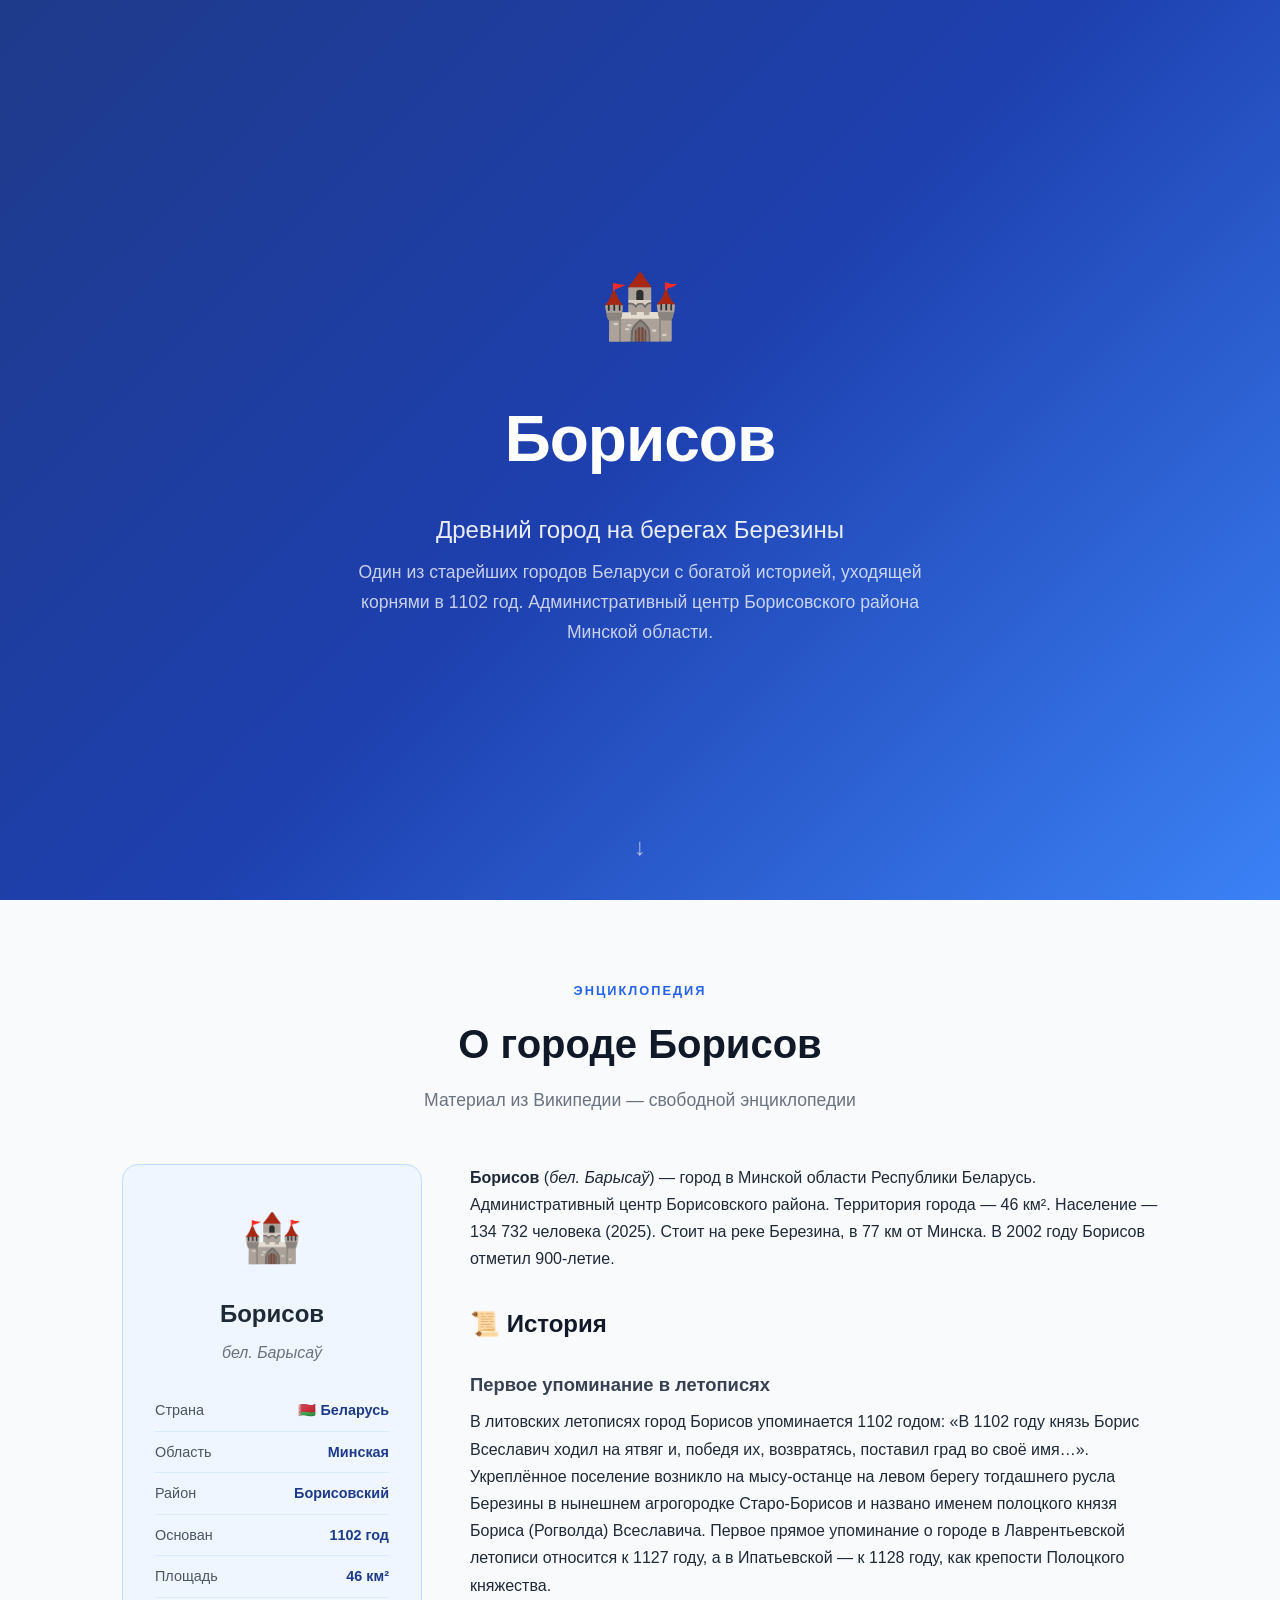
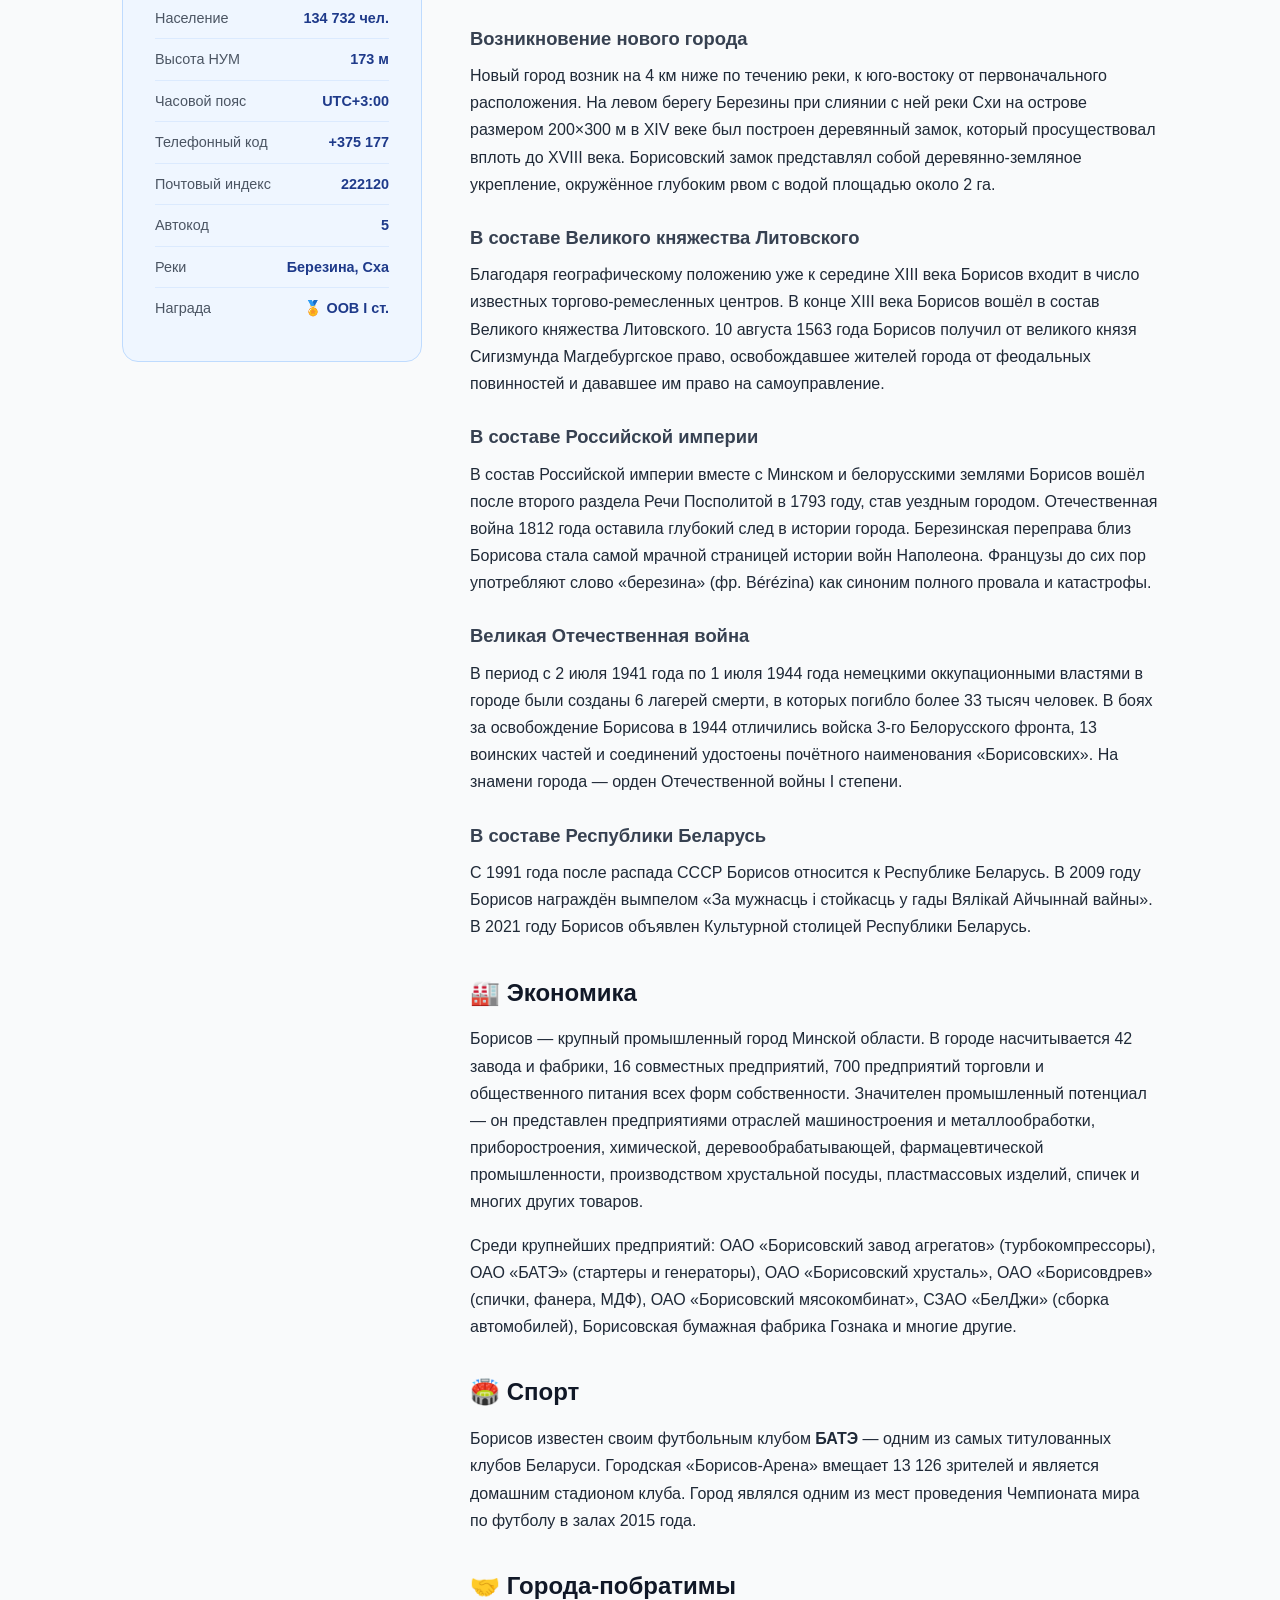
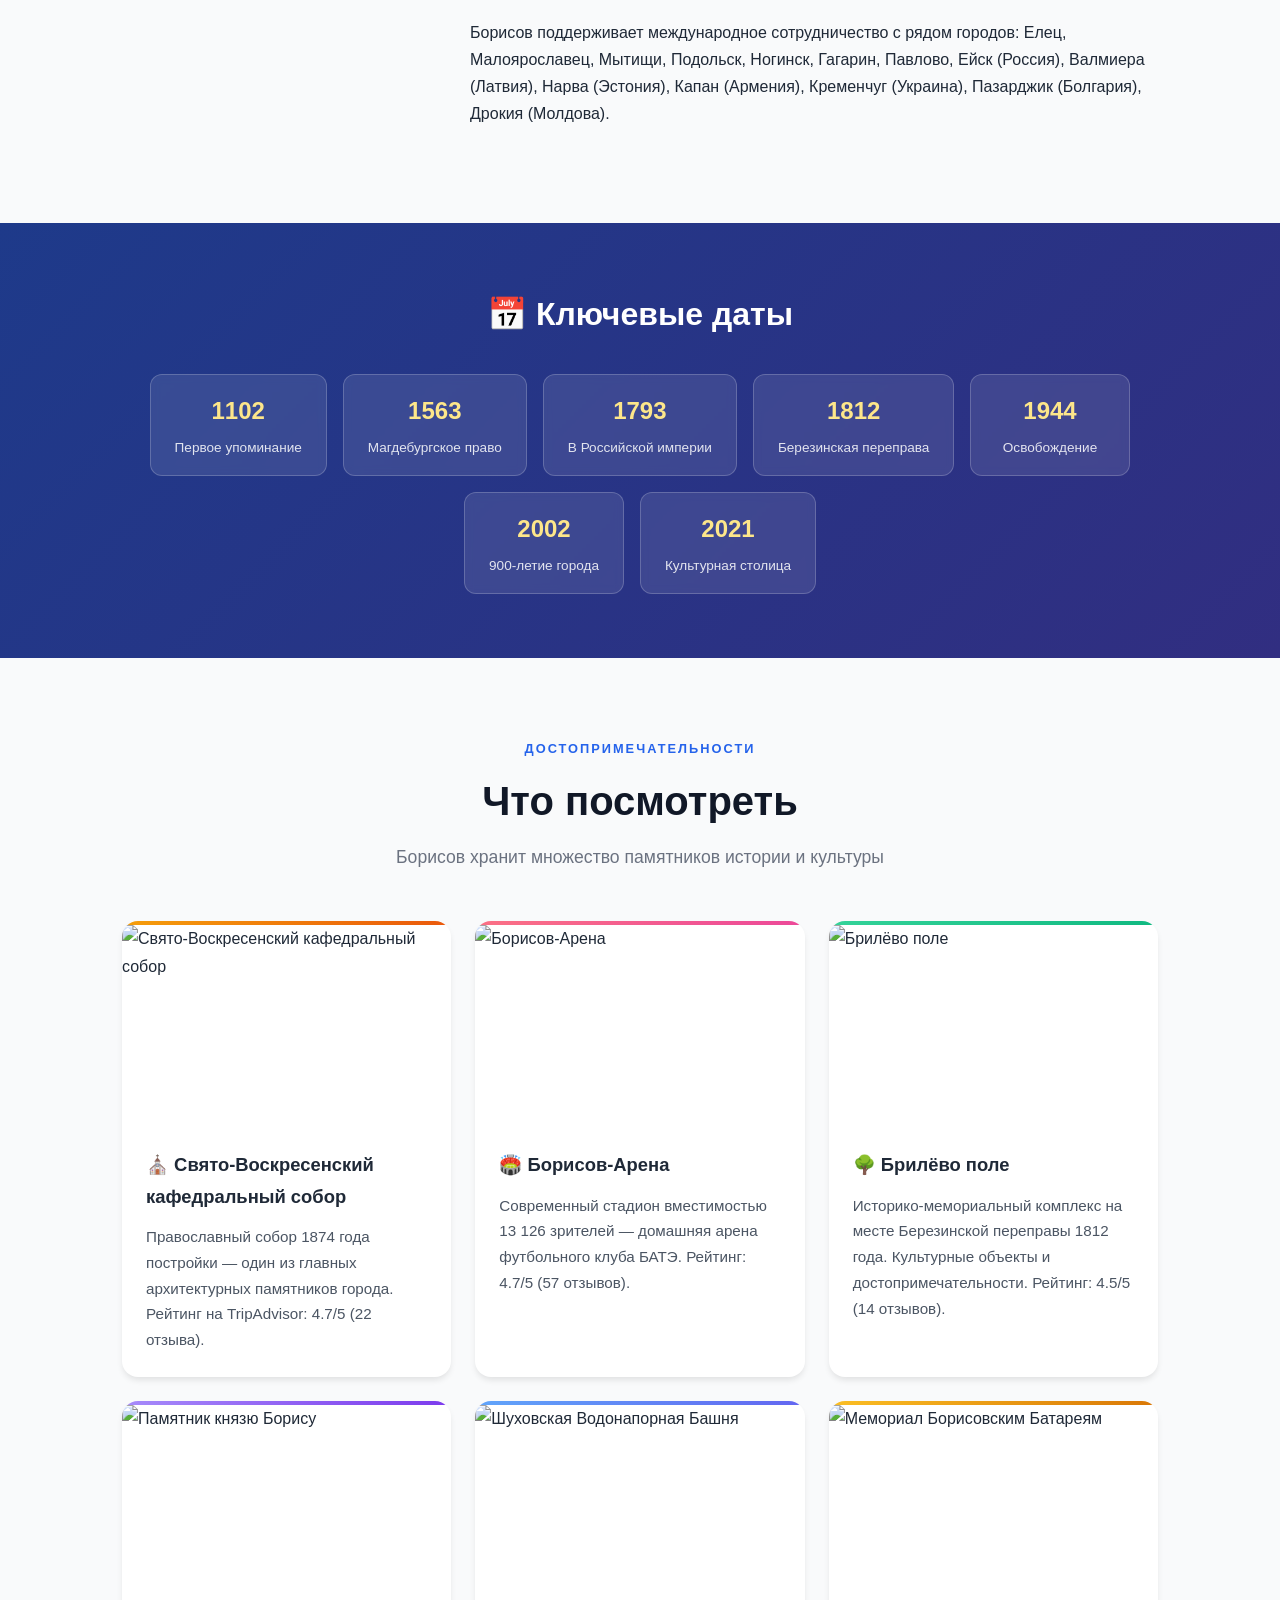
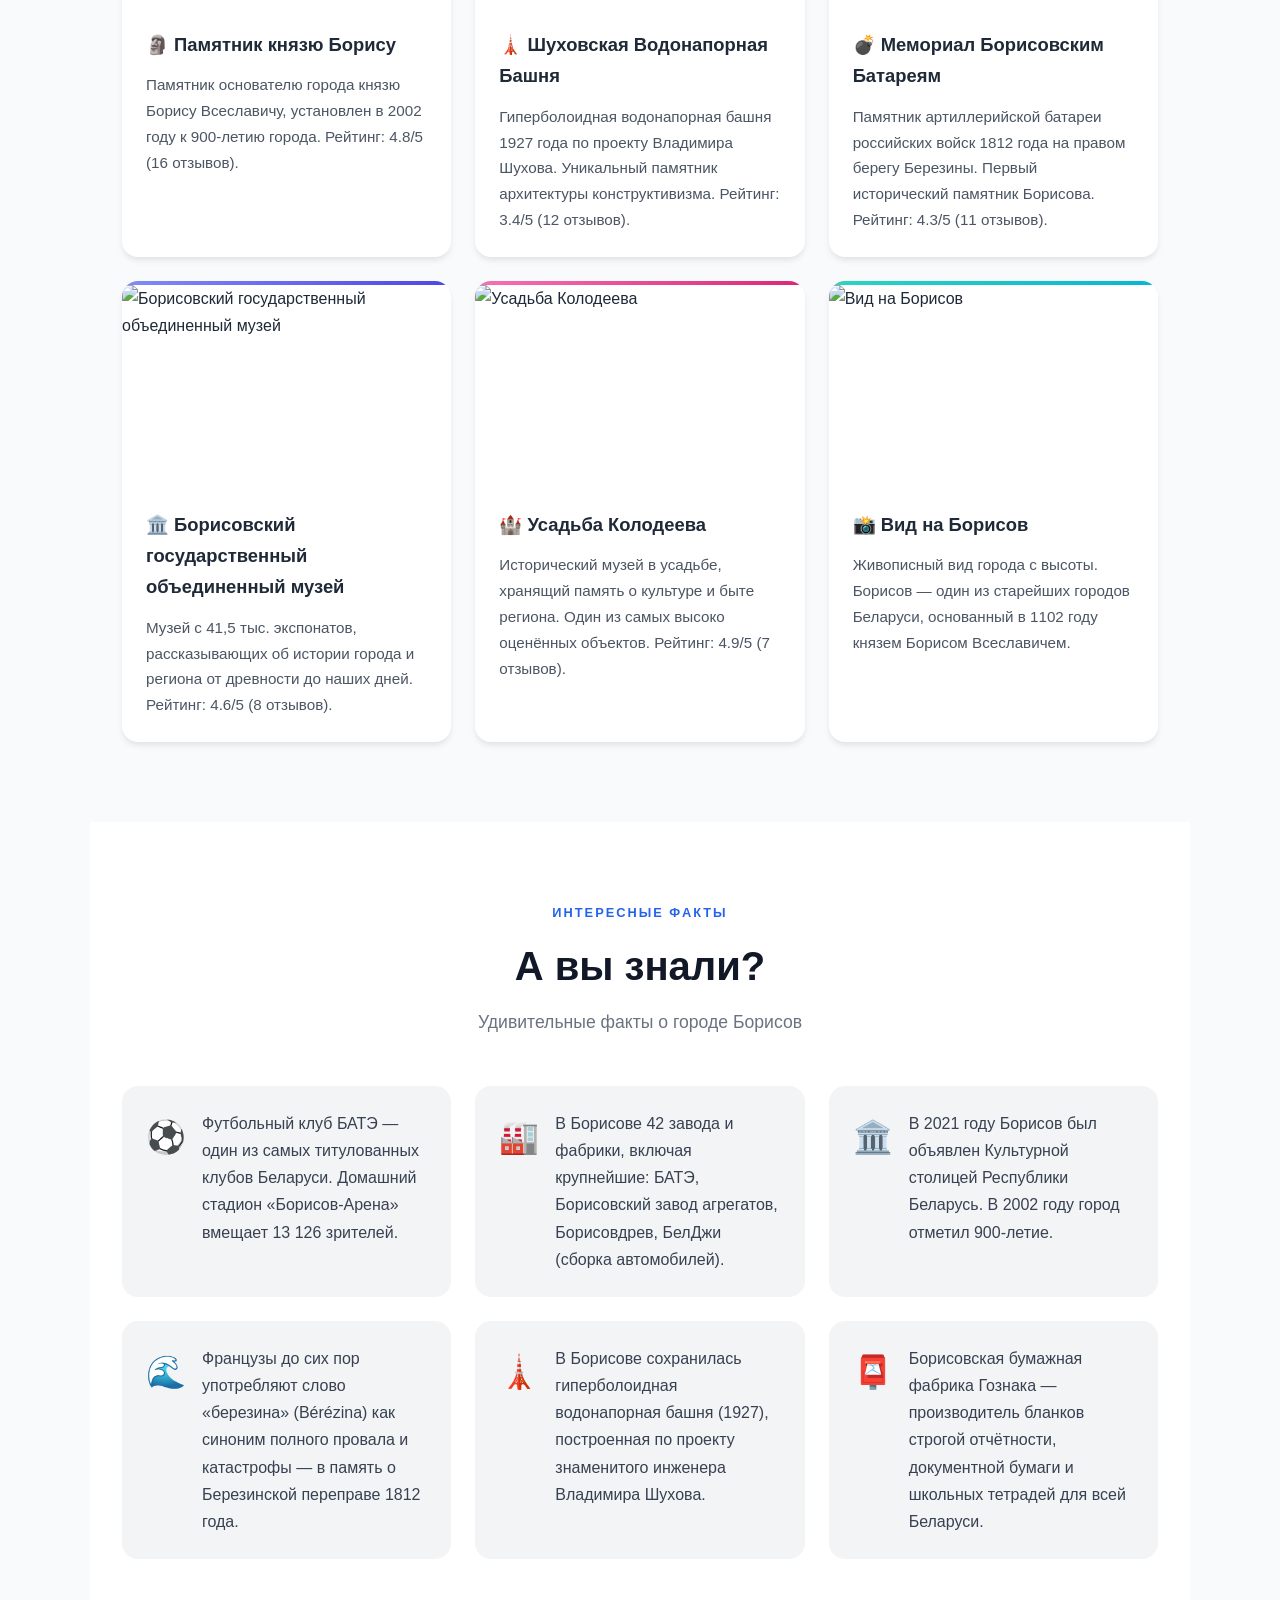
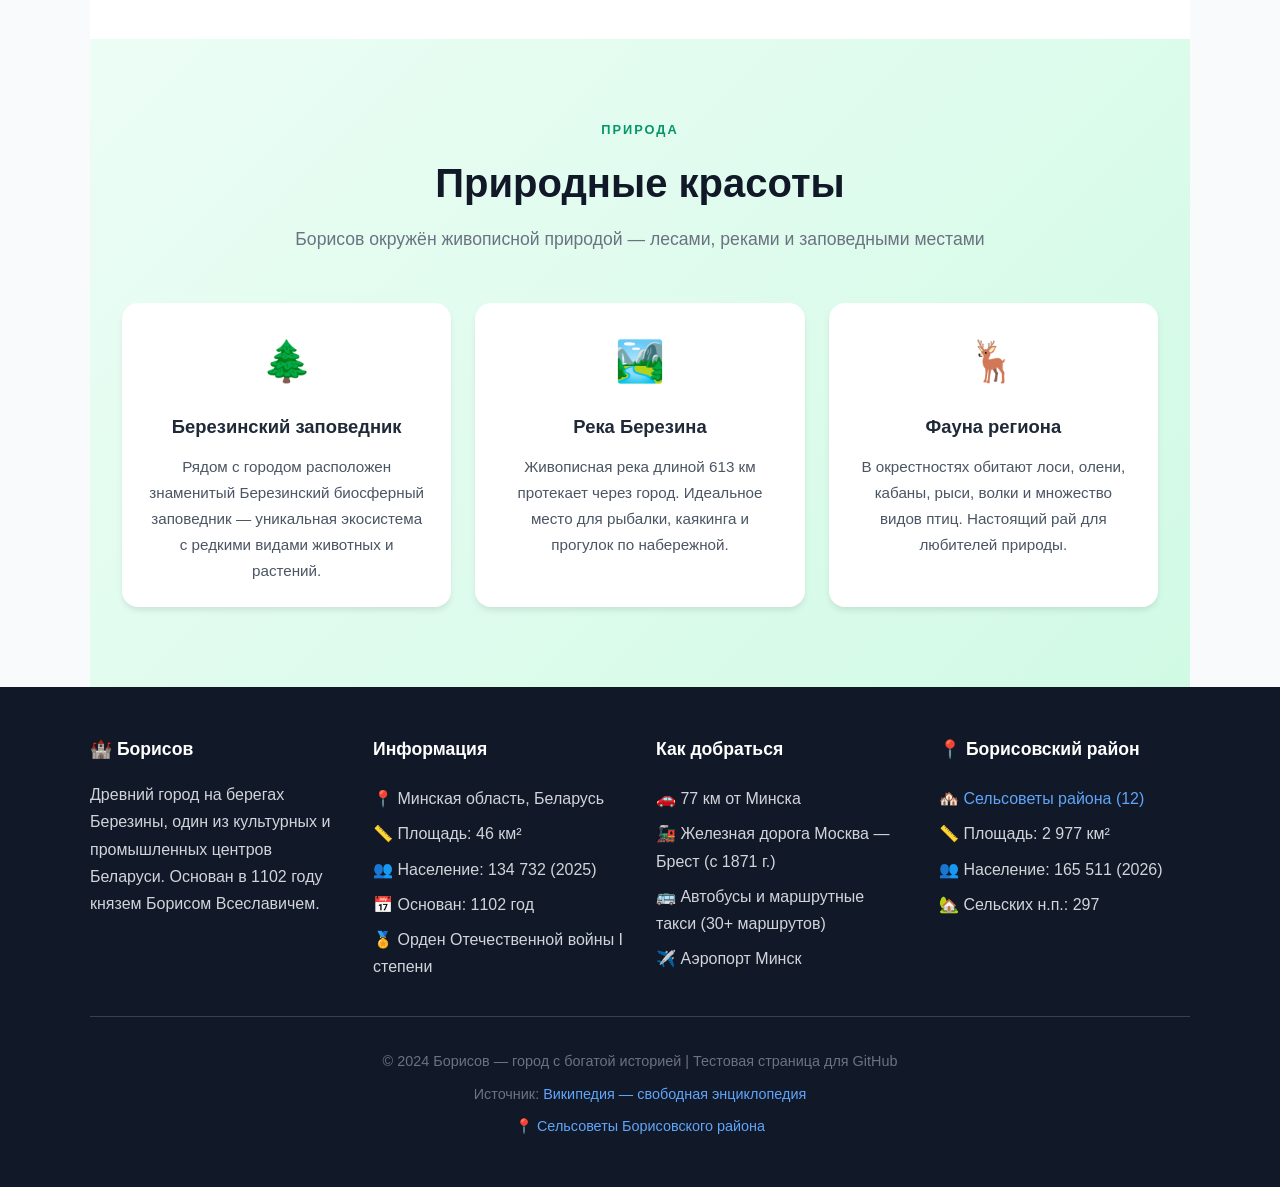
==== commit 4e58f365: "task snapshot 243ec4eb-f8d7-41d3-a363-f6fc272facac" ====
--- a/index.html
+++ b/index.html
@@ -346,74 +346,74 @@
       <div class="cards-grid">
       <div class="card">
         <div class="card-bar" style="background: linear-gradient(90deg, #f59e0b, #ea580c);"></div>
-        <img src="https://upload.wikimedia.org/wikipedia/commons/thumb/6/65/Orthodox_Church_in_Barysa%C5%AD.jpg/400px-Orthodox_Church_in_Barysa%C5%AD.jpg" alt="Воскресенский собор в Борисове" class="card-image" loading="lazy" />
-        <div class="card-body">
-          <h3>⛪ Воскресенский собор</h3>
-          <p>Православный собор 1874 года постройки — один из главных архитектурных памятников города. Величественное здание в русском стиле с колокольней.</p>
+        <img src="https://dynamic-media-cdn.tripadvisor.com/media/photo-o/0b/57/e9/3b/caption.jpg?w=600&h=400&s=1" alt="Свято-Воскресенский кафедральный собор" class="card-image" loading="lazy" />
+        <div class="card-body">
+          <h3>⛪ Свято-Воскресенский кафедральный собор</h3>
+          <p>Православный собор 1874 года постройки — один из главных архитектурных памятников города. Рейтинг на TripAdvisor: 4.7/5 (22 отзыва).</p>
+        </div>
+      </div>
+      <div class="card">
+        <div class="card-bar" style="background: linear-gradient(90deg, #fb7185, #ec4899);"></div>
+        <img src="https://dynamic-media-cdn.tripadvisor.com/media/photo-o/06/4d/57/c0/caption.jpg?w=600&h=400&s=1" alt="Борисов-Арена" class="card-image" loading="lazy" />
+        <div class="card-body">
+          <h3>🏟️ Борисов-Арена</h3>
+          <p>Современный стадион вместимостью 13 126 зрителей — домашняя арена футбольного клуба БАТЭ. Рейтинг: 4.7/5 (57 отзывов).</p>
+        </div>
+      </div>
+      <div class="card">
+        <div class="card-bar" style="background: linear-gradient(90deg, #34d399, #10b981);"></div>
+        <img src="https://dynamic-media-cdn.tripadvisor.com/media/photo-o/19/a4/68/63/img-20191015-112540-largejpg.jpg?w=600&h=400&s=1" alt="Брилёво поле" class="card-image" loading="lazy" />
+        <div class="card-body">
+          <h3>🌳 Брилёво поле</h3>
+          <p>Историко-мемориальный комплекс на месте Березинской переправы 1812 года. Культурные объекты и достопримечательности. Рейтинг: 4.5/5 (14 отзывов).</p>
+        </div>
+      </div>
+      <div class="card">
+        <div class="card-bar" style="background: linear-gradient(90deg, #a78bfa, #7c3aed);"></div>
+        <img src="https://dynamic-media-cdn.tripadvisor.com/media/photo-o/2d/c5/b3/9c/caption.jpg?w=600&h=400&s=1" alt="Памятник князю Борису" class="card-image" loading="lazy" />
+        <div class="card-body">
+          <h3>🗿 Памятник князю Борису</h3>
+          <p>Памятник основателю города князю Борису Всеславичу, установлен в 2002 году к 900-летию города. Рейтинг: 4.8/5 (16 отзывов).</p>
         </div>
       </div>
       <div class="card">
         <div class="card-bar" style="background: linear-gradient(90deg, #60a5fa, #6366f1);"></div>
-        <img src="https://upload.wikimedia.org/wikipedia/commons/thumb/c/c3/Catholic_Church_in_Barysa%C5%AD.jpg/400px-Catholic_Church_in_Barysa%C5%AD.jpg" alt="Костёл Рождества Девы Марии в Борисове" class="card-image" loading="lazy" />
-        <div class="card-body">
-          <h3>🏛️ Костёл Рождества Девы Марии</h3>
-          <p>Построен в 1806—1823 годах. Самое старое здание религиозной архитектуры, сохранившееся в Борисове. Памятник неоклассицизма.</p>
-        </div>
-      </div>
-      <div class="card">
-        <div class="card-bar" style="background: linear-gradient(90deg, #34d399, #10b981);"></div>
-        <img src="https://upload.wikimedia.org/wikipedia/ru/5/59/Batareya.jpg" alt="Памятник Батареи 1812 года в Борисове" class="card-image" loading="lazy" />
-        <div class="card-body">
-          <h3>💣 Батареи 1812 года</h3>
-          <p>Остатки артиллерийской батареи российских войск на правом берегу Березины. Первый исторический памятник Борисова, под охраной с 1926 года.</p>
-        </div>
-      </div>
-      <div class="card">
-        <div class="card-bar" style="background: linear-gradient(90deg, #a78bfa, #7c3aed);"></div>
-        <img src="https://upload.wikimedia.org/wikipedia/commons/thumb/c/ca/Church8.jpg/400px-Church8.jpg" alt="Церковь Рождества Христова в Борисове" class="card-image" loading="lazy" />
-        <div class="card-body">
-          <h3>🗼 Церковь Рождества Христова</h3>
-          <p>Один из красивейших православных храмов города. Архитектурный памятник, привлекающий внимание своим внешним обликом и историей.</p>
-        </div>
-      </div>
-      <div class="card">
-        <div class="card-bar" style="background: linear-gradient(90deg, #fb7185, #ec4899);"></div>
-        <img src="https://upload.wikimedia.org/wikipedia/commons/thumb/4/4d/Barysaw_Barysaw-Arena_1.jpg/400px-Barysaw_Barysaw-Arena_1.jpg" alt="Борисов-Арена" class="card-image" loading="lazy" />
-        <div class="card-body">
-          <h3>🏟️ Борисов-Арена</h3>
-          <p>Современный стадион вместимостью 13 126 зрителей — домашняя арена футбольного клуба БАТЭ, одного из самых титулованных в Беларуси.</p>
+        <img src="https://dynamic-media-cdn.tripadvisor.com/media/photo-o/2d/c4/36/1f/caption.jpg?w=600&h=400&s=1" alt="Шуховская Водонапорная Башня" class="card-image" loading="lazy" />
+        <div class="card-body">
+          <h3>🗼 Шуховская Водонапорная Башня</h3>
+          <p>Гиперболоидная водонапорная башня 1927 года по проекту Владимира Шухова. Уникальный памятник архитектуры конструктивизма. Рейтинг: 3.4/5 (12 отзывов).</p>
+        </div>
+      </div>
+      <div class="card">
+        <div class="card-bar" style="background: linear-gradient(90deg, #fbbf24, #d97706);"></div>
+        <img src="https://dynamic-media-cdn.tripadvisor.com/media/photo-o/09/8f/1b/a6/photo0jpg.jpg?w=600&h=400&s=1" alt="Мемориал Борисовским Батареям" class="card-image" loading="lazy" />
+        <div class="card-body">
+          <h3>💣 Мемориал Борисовским Батареям</h3>
+          <p>Памятник артиллерийской батареи российских войск 1812 года на правом берегу Березины. Первый исторический памятник Борисова. Рейтинг: 4.3/5 (11 отзывов).</p>
+        </div>
+      </div>
+      <div class="card">
+        <div class="card-bar" style="background: linear-gradient(90deg, #818cf8, #4f46e5);"></div>
+        <img src="https://dynamic-media-cdn.tripadvisor.com/media/photo-o/06/5b/fd/54/caption.jpg?w=600&h=400&s=1" alt="Борисовский государственный объединенный музей" class="card-image" loading="lazy" />
+        <div class="card-body">
+          <h3>🏛️ Борисовский государственный объединенный музей</h3>
+          <p>Музей с 41,5 тыс. экспонатов, рассказывающих об истории города и региона от древности до наших дней. Рейтинг: 4.6/5 (8 отзывов).</p>
+        </div>
+      </div>
+      <div class="card">
+        <div class="card-bar" style="background: linear-gradient(90deg, #f472b6, #db2777);"></div>
+        <img src="https://dynamic-media-cdn.tripadvisor.com/media/photo-o/17/6a/91/83/caption.jpg?w=600&h=400&s=1" alt="Усадьба Колодеева" class="card-image" loading="lazy" />
+        <div class="card-body">
+          <h3>🏰 Усадьба Колодеева</h3>
+          <p>Исторический музей в усадьбе, хранящий память о культуре и быте региона. Один из самых высоко оценённых объектов. Рейтинг: 4.9/5 (7 отзывов).</p>
         </div>
       </div>
       <div class="card">
         <div class="card-bar" style="background: linear-gradient(90deg, #2dd4bf, #06b6d4);"></div>
-        <img src="https://upload.wikimedia.org/wikipedia/commons/thumb/a/a1/Railway_Station_in_Barysa%C5%AD.jpg/400px-Railway_Station_in_Barysa%C5%AD.jpg" alt="Железнодорожный вокзал Борисова" class="card-image" loading="lazy" />
-        <div class="card-body">
-          <h3>🚂 Железнодорожный вокзал</h3>
-          <p>Историческое здание вокзала на линии Москва — Брест. Ворота города для тысяч путешественников, следующих через Борисов.</p>
-        </div>
-      </div>
-      <div class="card">
-        <div class="card-bar" style="background: linear-gradient(90deg, #fbbf24, #d97706);"></div>
-        <img src="https://upload.wikimedia.org/wikipedia/commons/thumb/c/c2/Square_in_Barysa%C5%AD.jpg/400px-Square_in_Barysa%C5%AD.jpg" alt="Центральная площадь Борисова" class="card-image" loading="lazy" />
-        <div class="card-body">
-          <h3>🏙️ Центральная площадь</h3>
-          <p>Главная площадь города — сердце Борисова, место проведения городских мероприятий, праздников и гуляний.</p>
-        </div>
-      </div>
-      <div class="card">
-        <div class="card-bar" style="background: linear-gradient(90deg, #818cf8, #4f46e5);"></div>
-        <img src="https://upload.wikimedia.org/wikipedia/commons/thumb/3/36/Museum_in_Barysa%C5%AD.jpg/400px-Museum_in_Barysa%C5%AD.jpg" alt="Краеведческий музей Борисова" class="card-image" loading="lazy" />
-        <div class="card-body">
-          <h3>🏛️ Краеведческий музей</h3>
-          <p>Борисовский объединённый музей с 41,5 тыс. музейных предметов, рассказывающих об истории города и региона от древности до наших дней.</p>
-        </div>
-      </div>
-      <div class="card">
-        <div class="card-bar" style="background: linear-gradient(90deg, #f472b6, #db2777);"></div>
-        <img src="https://thumb.wikimedia.org/wikipedia/commons/thumb/d/df/Borisov_Sentinel2A_20181130.tif/lossless-page1-400px-Borisov_Sentinel2A_20181130.tif.png" alt="Космоснимок Борисова" class="card-image" loading="lazy" />
-        <div class="card-body">
-          <h3>🛰️ Борисов из космоса</h3>
-          <p>Космический снимок города, сделанный спутником Sentinel-2A в 2018 году. Хорошо видны река Березина и городская застройка.</p>
+        <img src="https://dynamic-media-cdn.tripadvisor.com/media/photo-o/19/a4/6a/47/img-20191015-091725-largejpg.jpg?w=600&h=400&s=1" alt="Вид на Борисов" class="card-image" loading="lazy" />
+        <div class="card-body">
+          <h3>📸 Вид на Борисов</h3>
+          <p>Живописный вид города с высоты. Борисов — один из старейших городов Беларуси, основанный в 1102 году князем Борисом Всеславичем.</p>
         </div>
       </div>
     </div>  </section>
